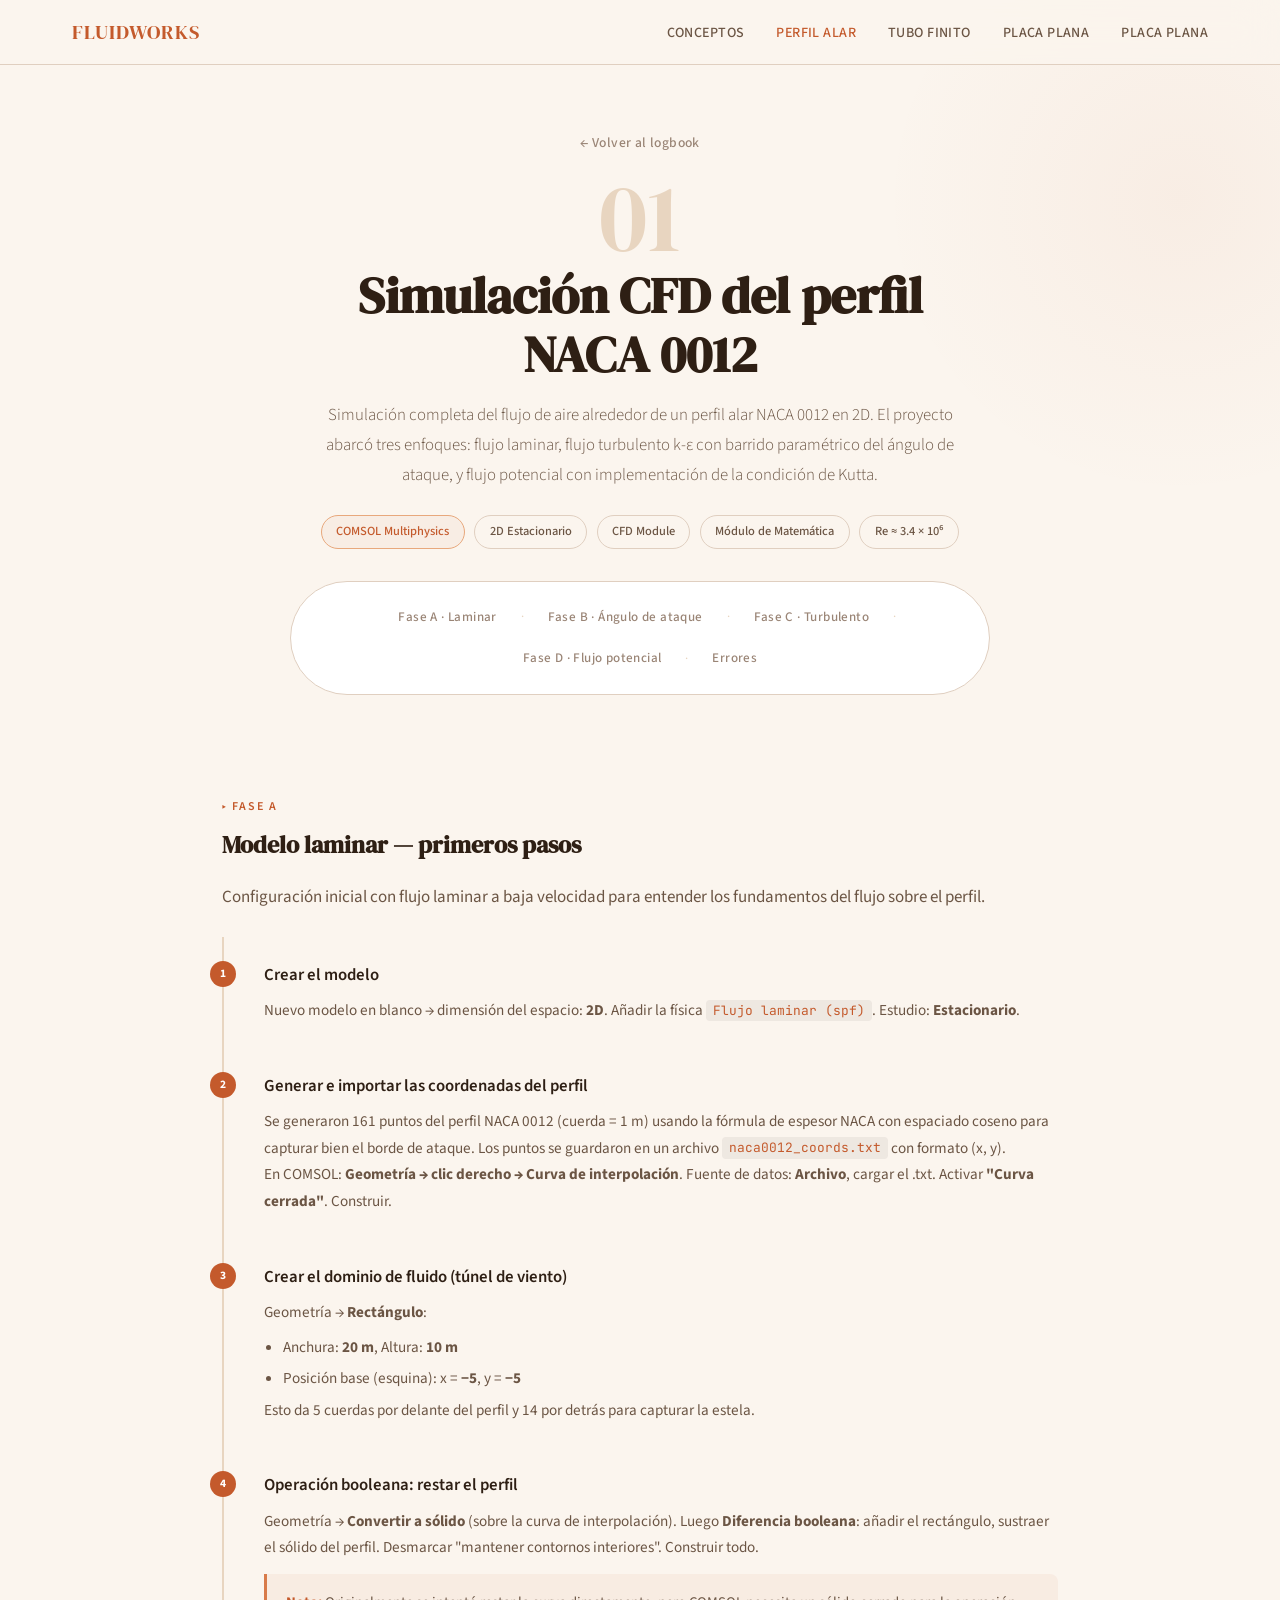
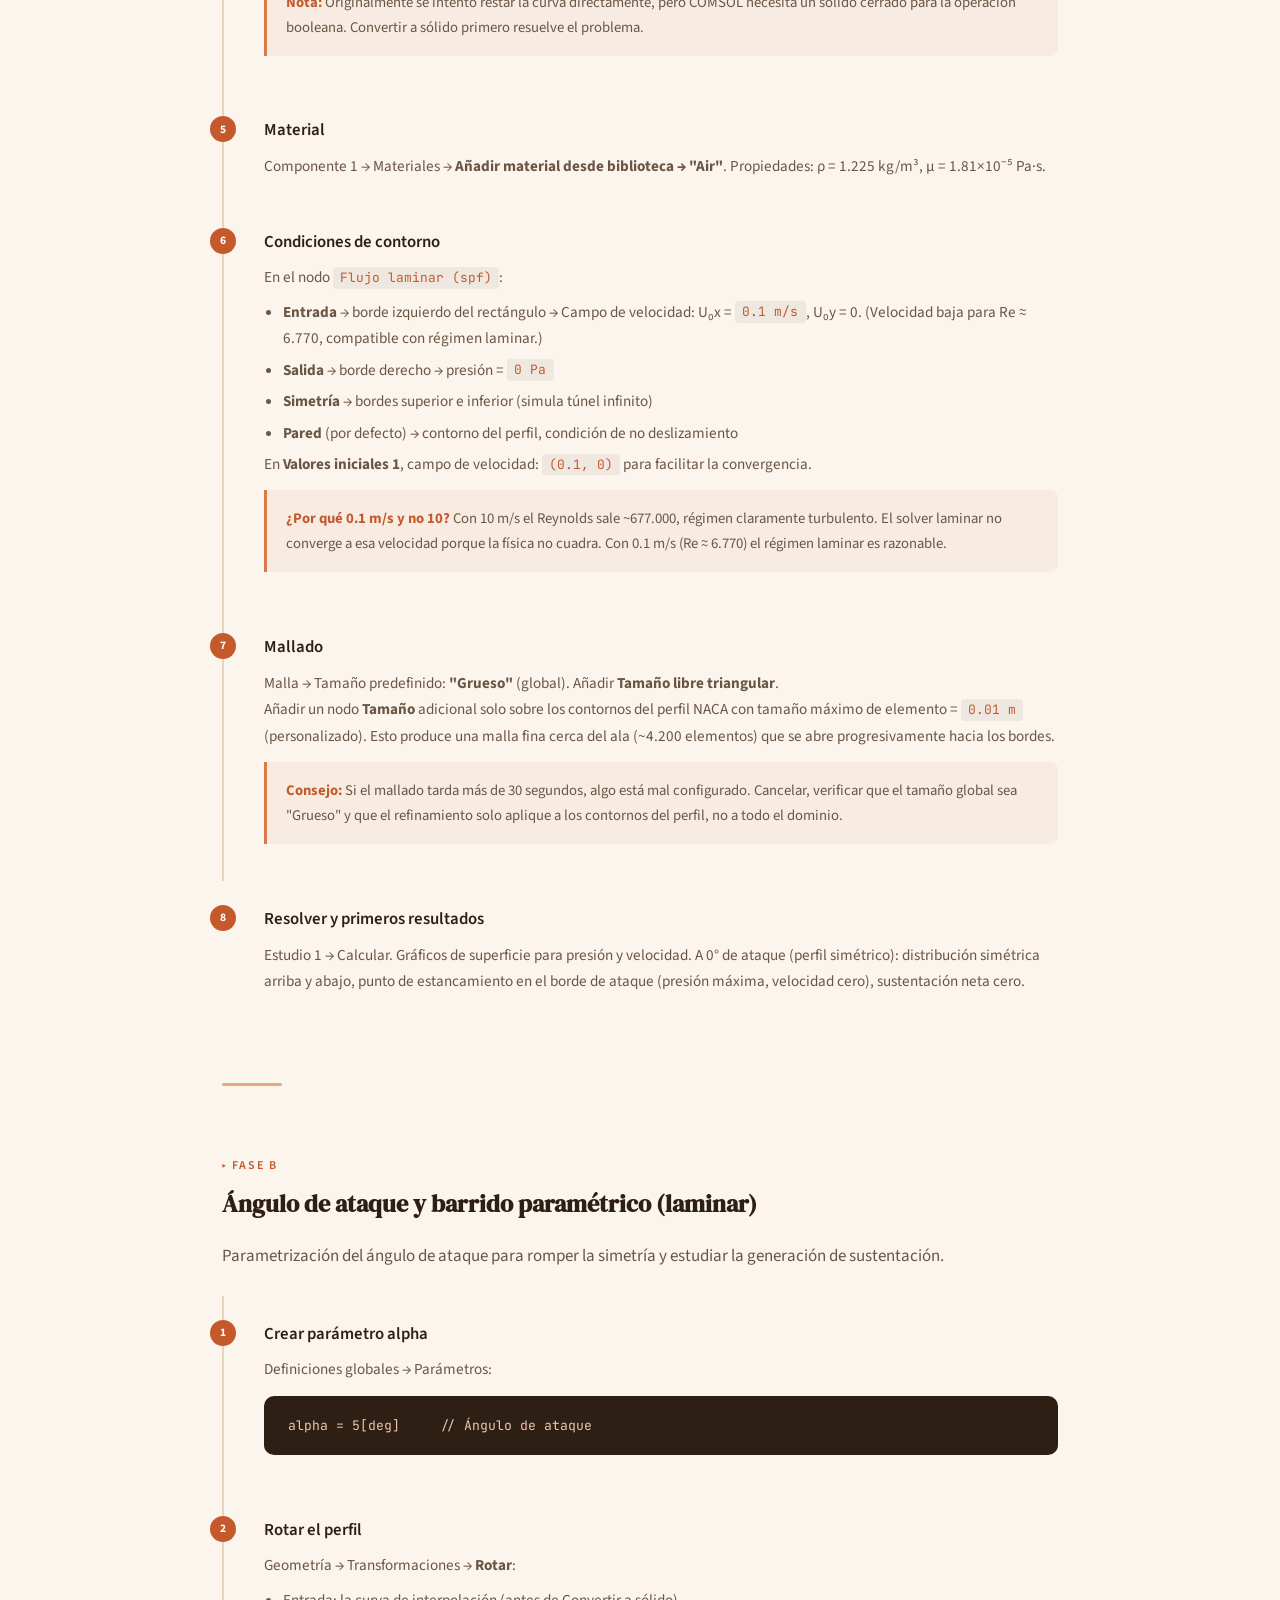
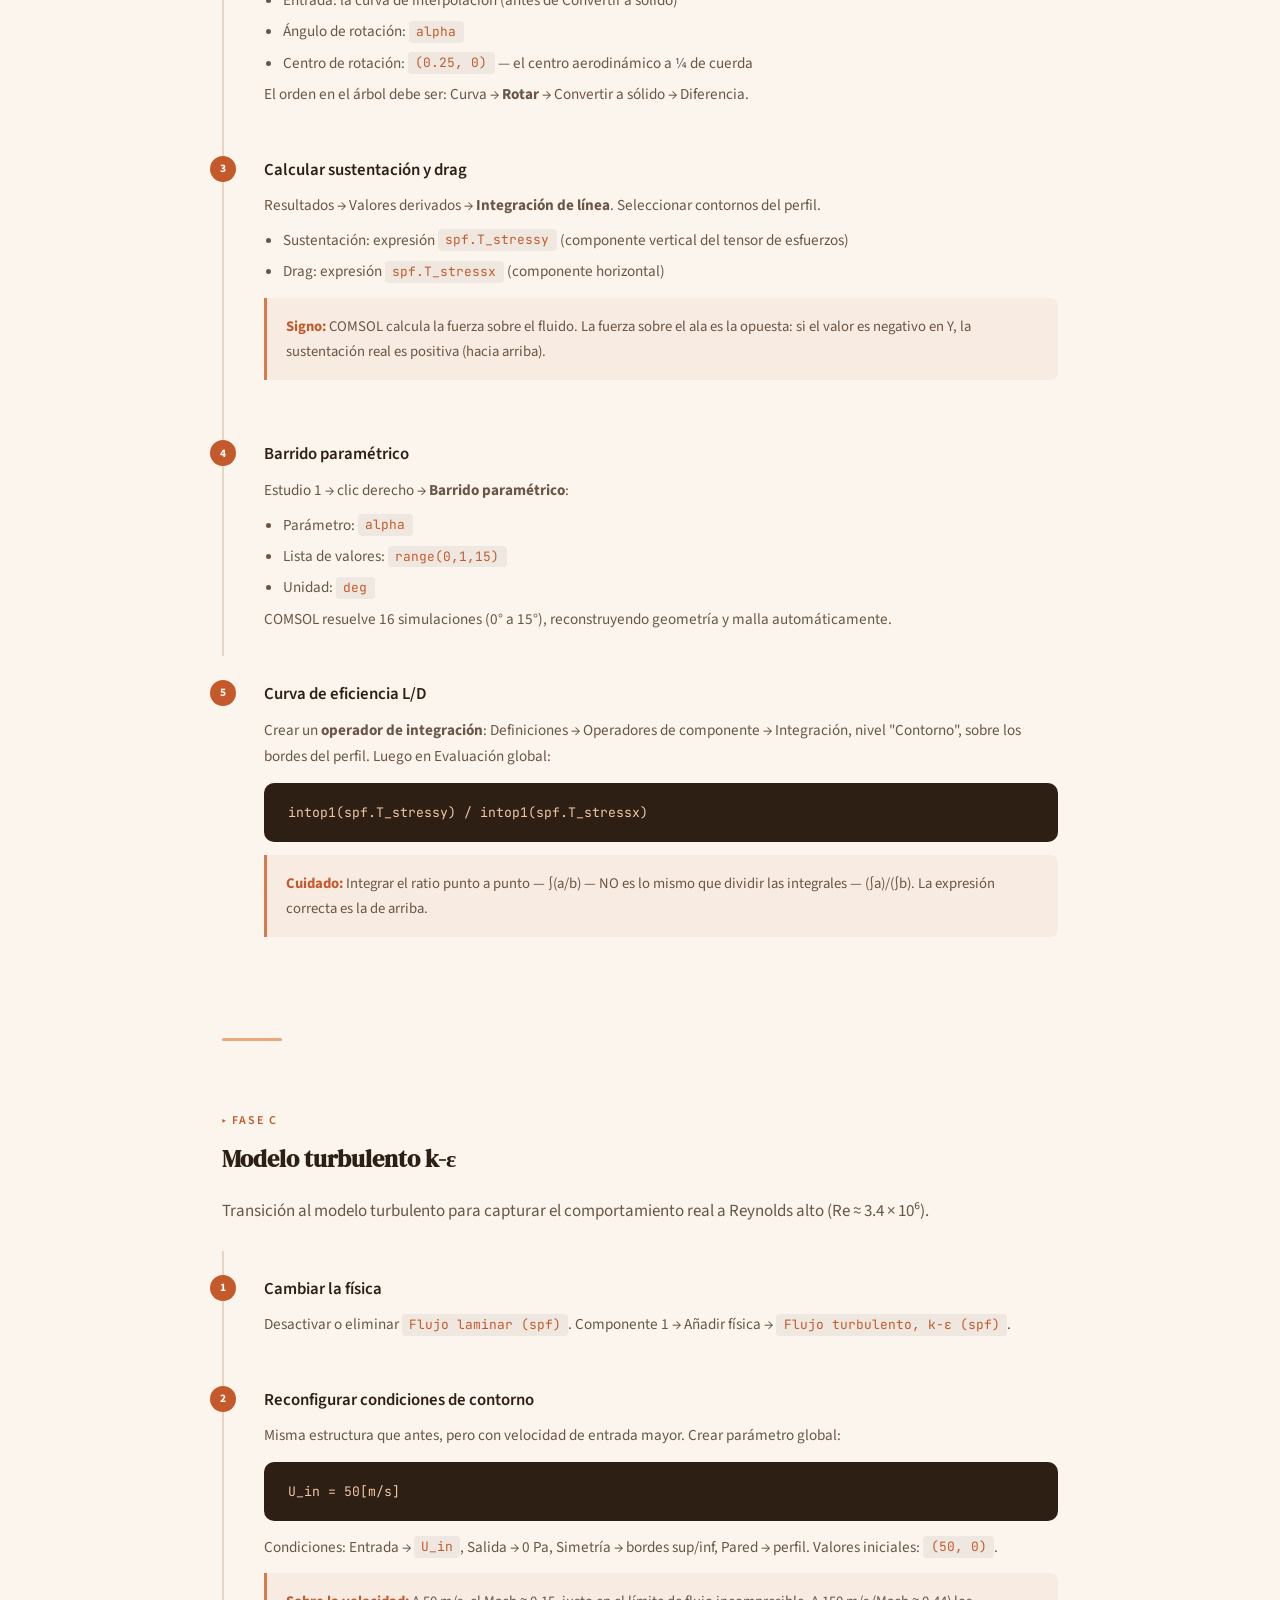
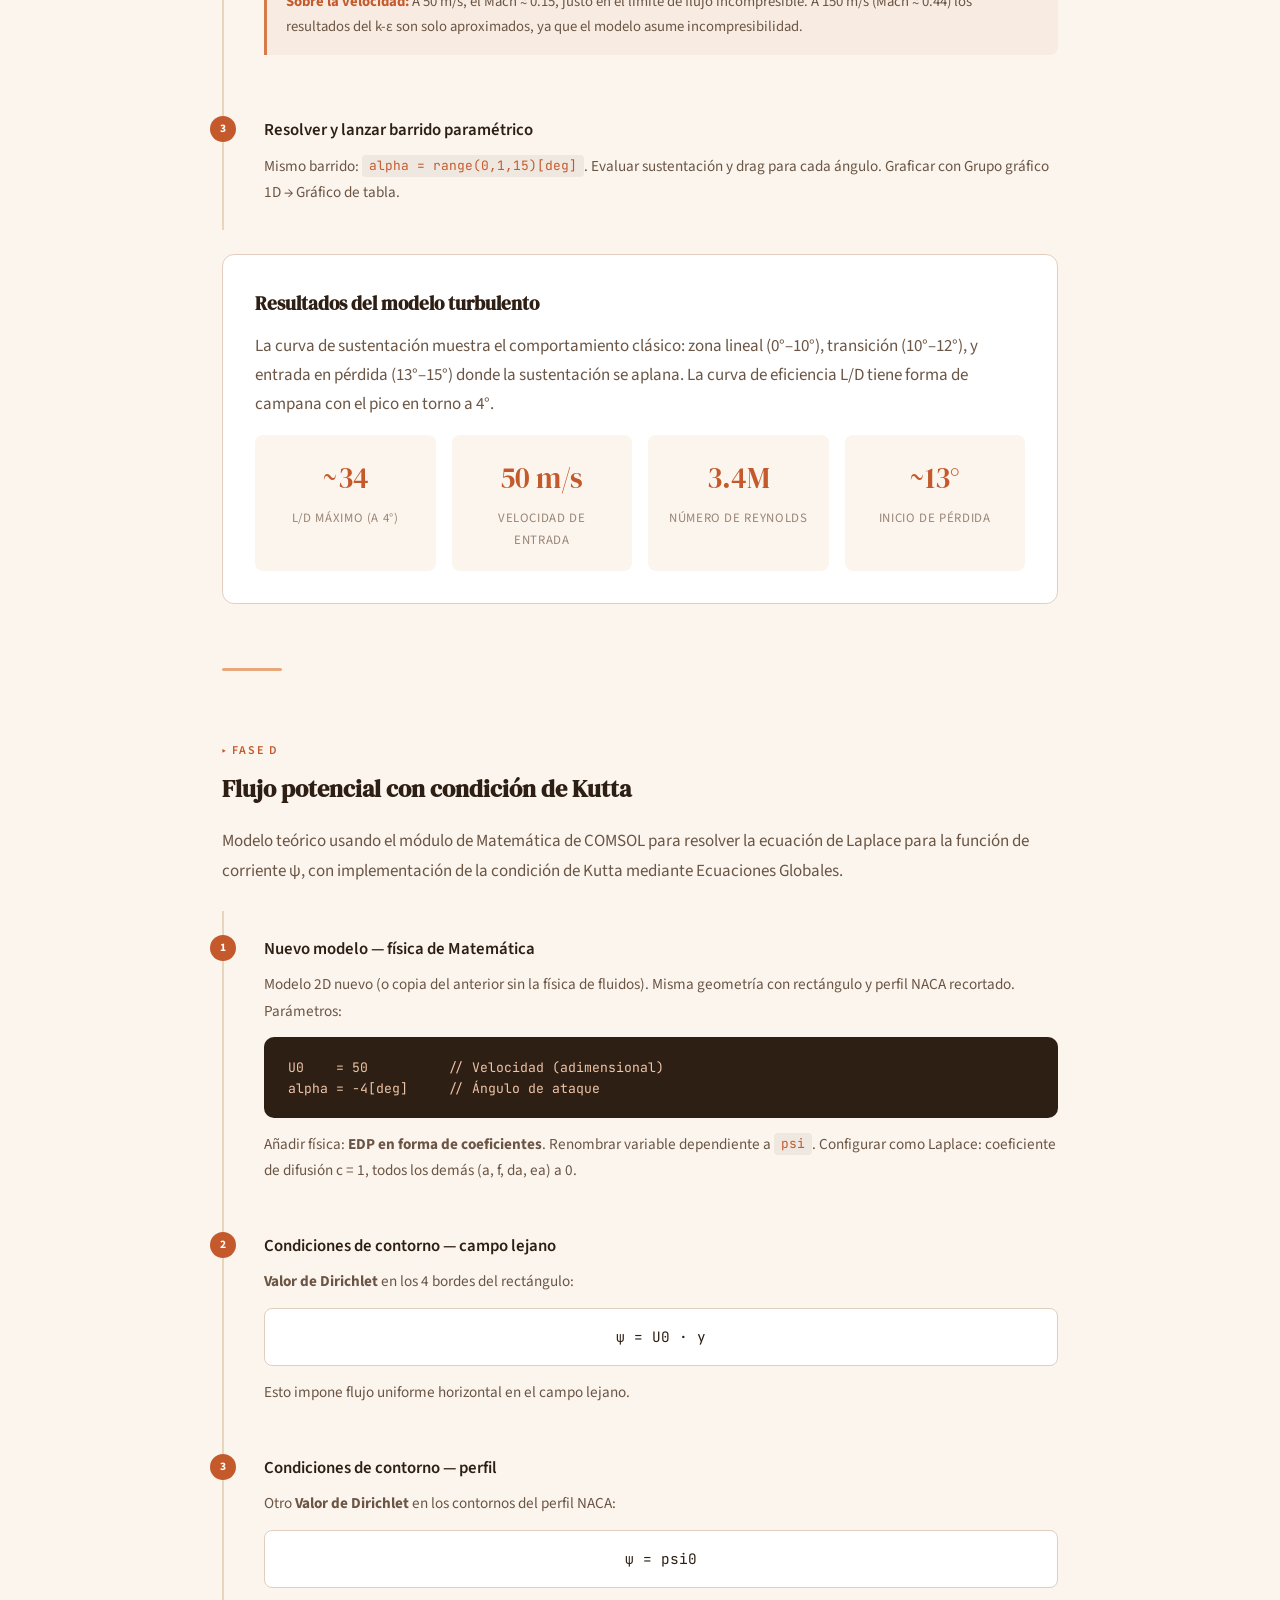
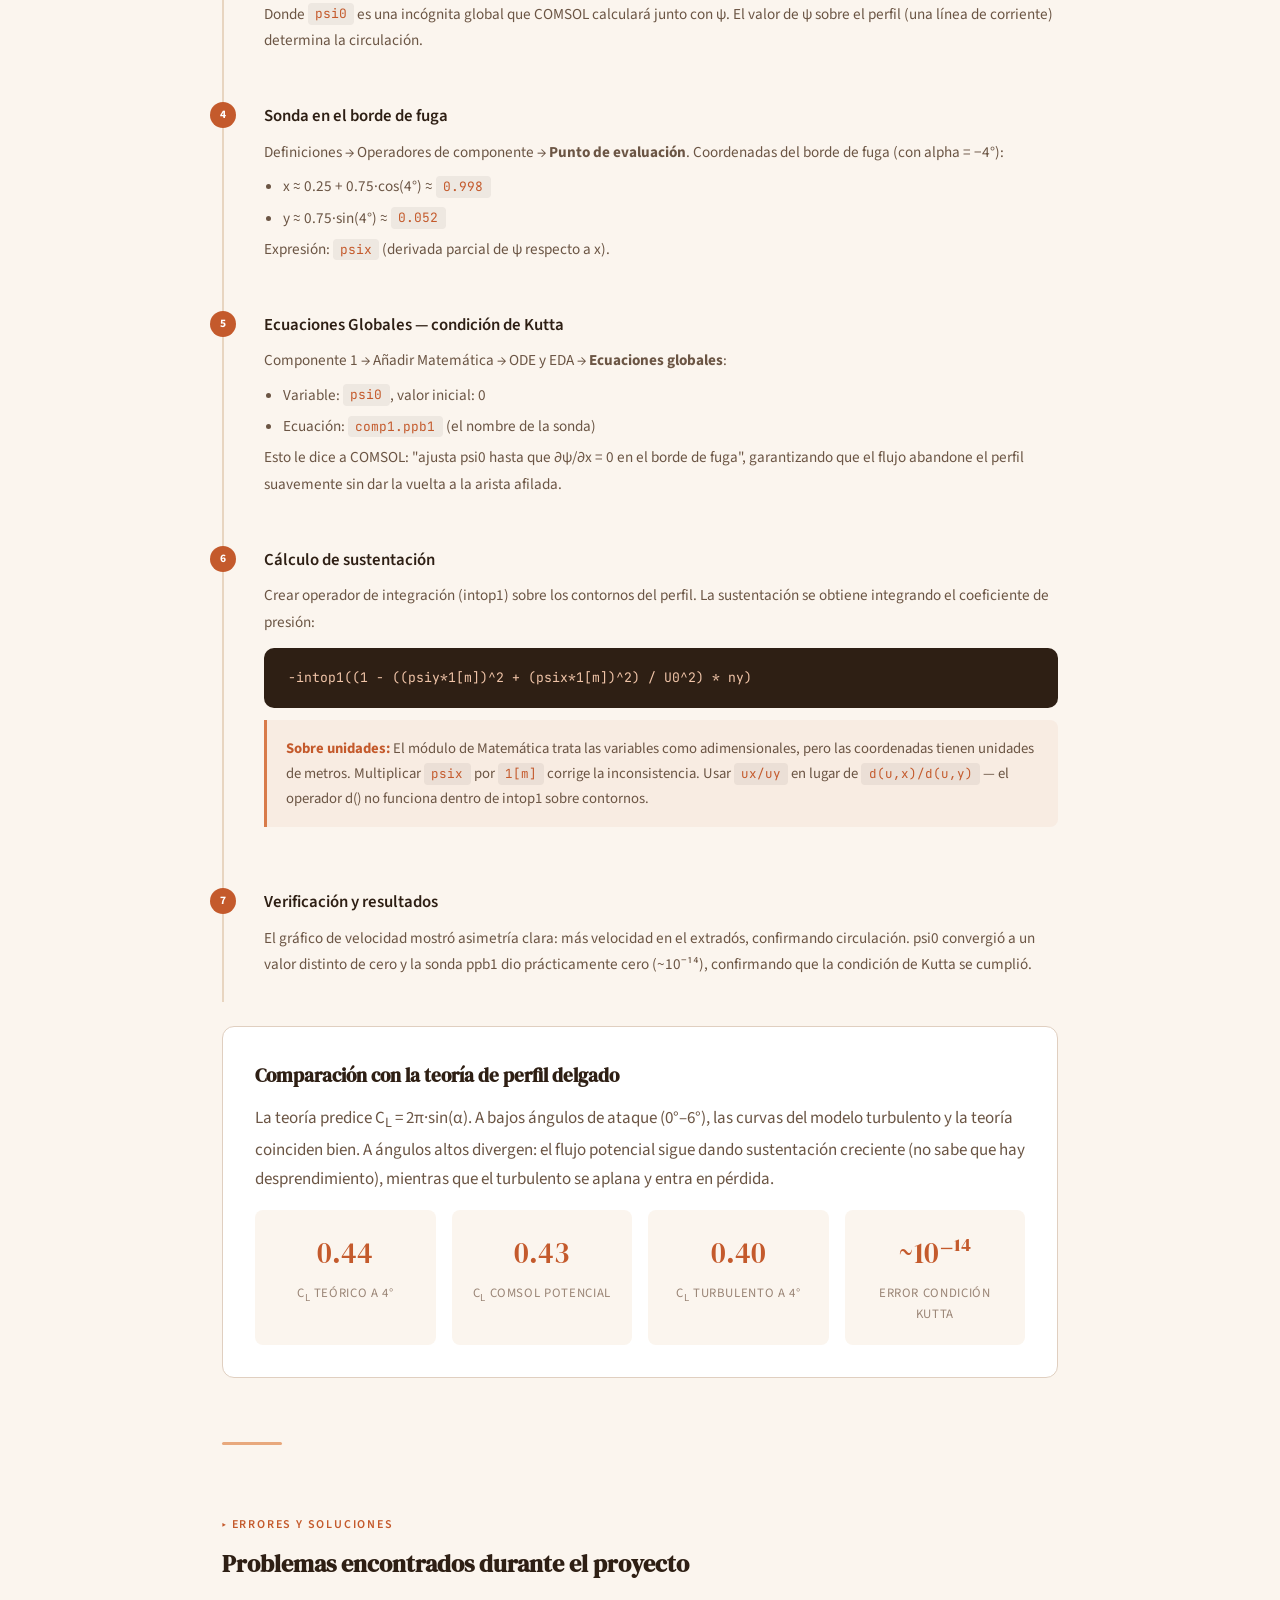
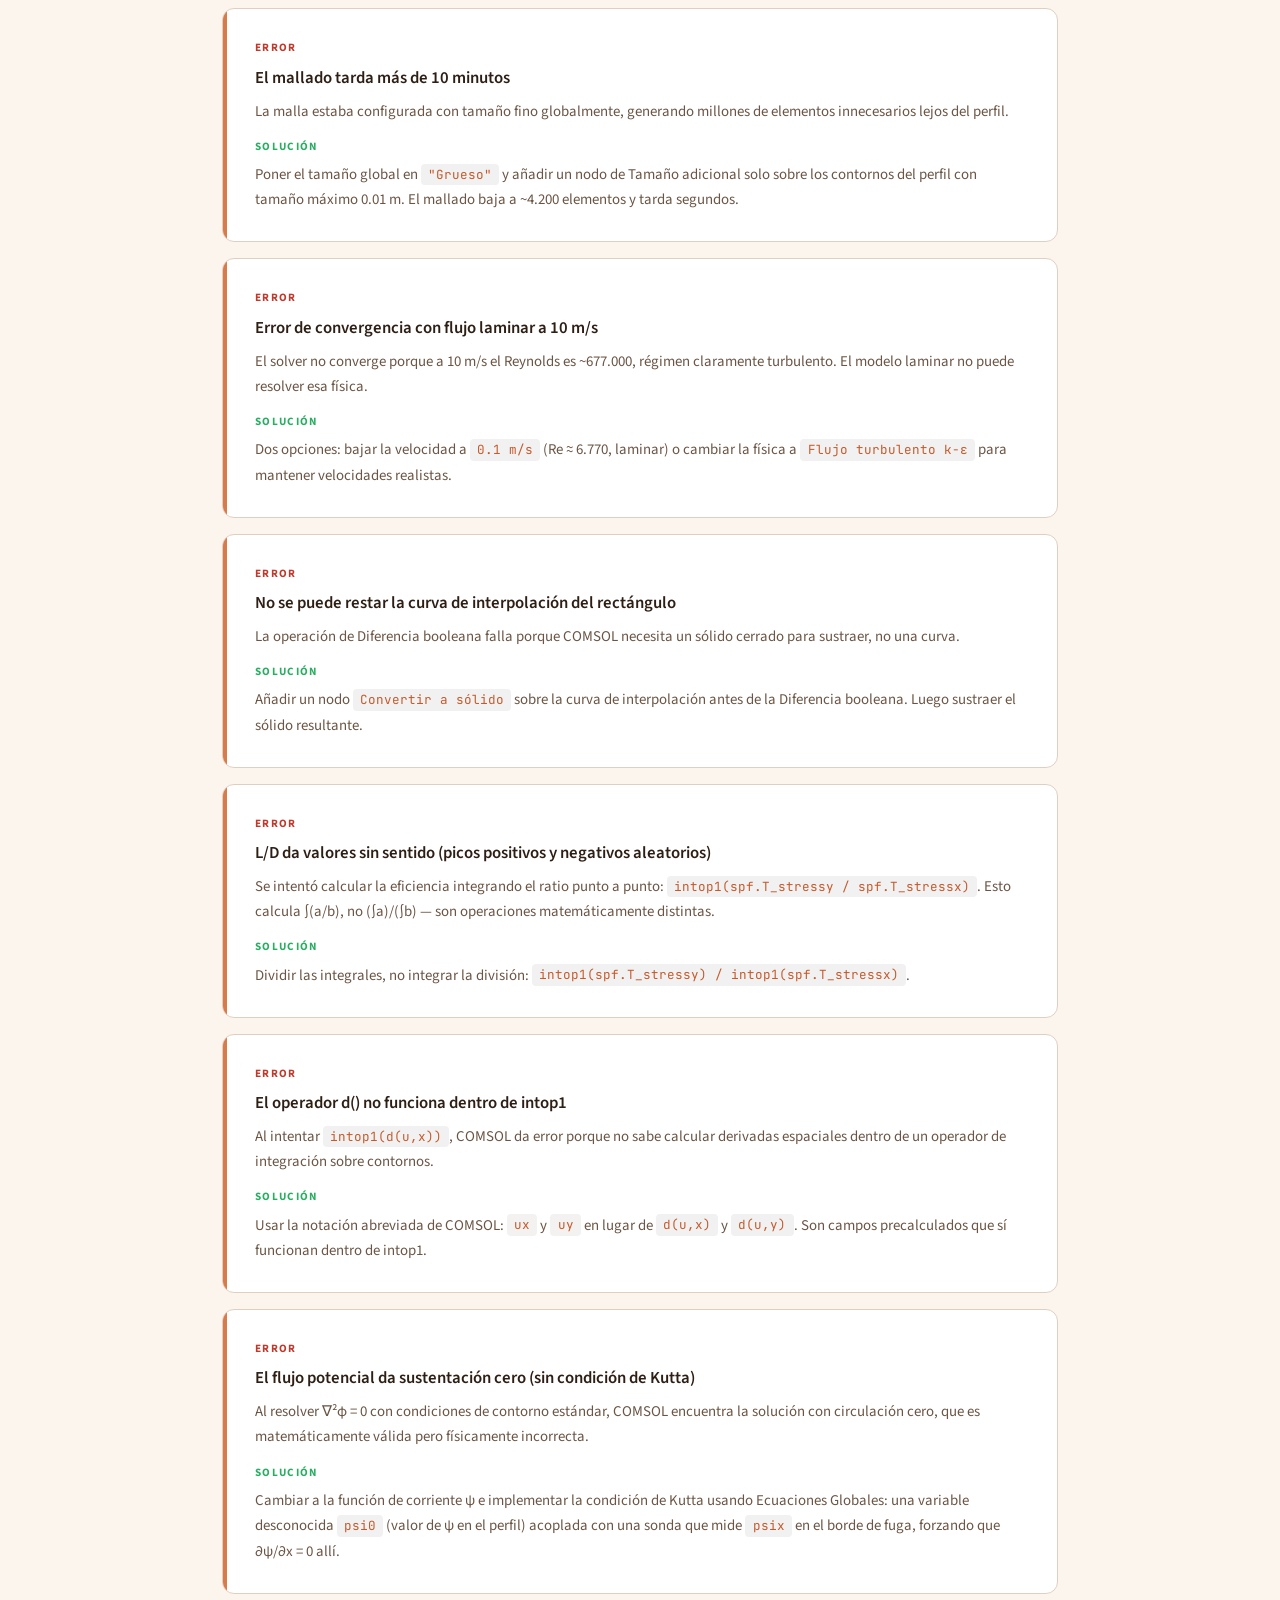
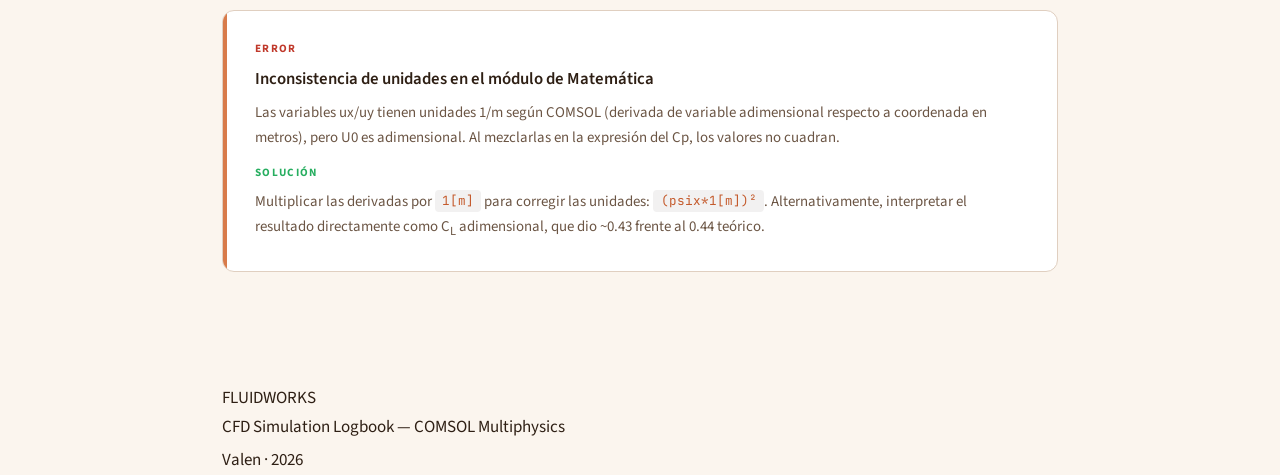
==== project-airfoil.html @ bb62e472 "Add files via upload" ====
<!DOCTYPE html>
<html lang="es">
<head>
<meta charset="UTF-8">
<meta name="viewport" content="width=device-width, initial-scale=1.0">
<title>Perfil NACA 0012 — FLUIDWORKS</title>
<link rel="stylesheet" href="style.css">
<link rel="manifest" href="manifest.json">
<meta name="theme-color" content="#C45A2C">
<link rel="apple-touch-icon" href="icon-192.png">
</head>
<body>

<nav id="navbar">
  <div class="nav-inner">
    <a href="index.html" class="nav-logo">FLUIDWORKS</a>
    <ul class="nav-links">
      <li><a href="index.html#concepts">Conceptos</a></li>
      <li><a href="project-airfoil.html" class="active">Perfil Alar</a></li>
      <li><a href="project-tube.html">Tubo Finito</a></li>
      <li><a href="project-flatplate.html">Placa Plana</a></li>
      <li><a href="project-flatplate.html">Placa Plana</a></li>
    </ul>
  </div>
</nav>

<!-- PROJECT HERO -->
<div class="project-hero">
  <div class="container">
    <a href="index.html" class="back-link">← Volver al logbook</a>
    <div class="pnum">01</div>
    <h1>Simulación CFD del perfil NACA 0012</h1>
    <p class="desc">
      Simulación completa del flujo de aire alrededor de un perfil alar NACA 0012 en 2D. El proyecto abarcó tres enfoques: flujo laminar, flujo turbulento k-ε con barrido paramétrico del ángulo de ataque, y flujo potencial con implementación de la condición de Kutta.
    </p>
    <div class="meta">
      <span class="meta-chip highlight">COMSOL Multiphysics</span>
      <span class="meta-chip">2D Estacionario</span>
      <span class="meta-chip">CFD Module</span>
      <span class="meta-chip">Módulo de Matemática</span>
      <span class="meta-chip">Re ≈ 3.4 × 10⁶</span>
    </div>
    <div class="toc">
      <a href="#phase-a">Fase A · Laminar</a>
      <span class="sep">·</span>
      <a href="#phase-b">Fase B · Ángulo de ataque</a>
      <span class="sep">·</span>
      <a href="#phase-c">Fase C · Turbulento</a>
      <span class="sep">·</span>
      <a href="#phase-d">Fase D · Flujo potencial</a>
      <span class="sep">·</span>
      <a href="#errors">Errores</a>
    </div>
  </div>
</div>

<!-- CONTENT -->
<section style="padding-top: 2rem;">
  <div class="container">

    <!-- ═══ PHASE A: LAMINAR ═══ -->
    <div id="phase-a" class="phase fade-in">
      <div class="phase-label">▸ Fase A</div>
      <h3 class="phase-title">Modelo laminar — primeros pasos</h3>
      <p class="phase-desc">Configuración inicial con flujo laminar a baja velocidad para entender los fundamentos del flujo sobre el perfil.</p>

      <div class="step" data-step="1">
        <h4>Crear el modelo</h4>
        <p>Nuevo modelo en blanco → dimensión del espacio: <strong>2D</strong>. Añadir la física <span class="code-inline">Flujo laminar (spf)</span>. Estudio: <strong>Estacionario</strong>.</p>
      </div>

      <div class="step" data-step="2">
        <h4>Generar e importar las coordenadas del perfil</h4>
        <p>Se generaron 161 puntos del perfil NACA 0012 (cuerda = 1 m) usando la fórmula de espesor NACA con espaciado coseno para capturar bien el borde de ataque. Los puntos se guardaron en un archivo <span class="code-inline">naca0012_coords.txt</span> con formato (x, y).</p>
        <p>En COMSOL: <strong>Geometría → clic derecho → Curva de interpolación</strong>. Fuente de datos: <strong>Archivo</strong>, cargar el .txt. Activar <strong>"Curva cerrada"</strong>. Construir.</p>
      </div>

      <div class="step" data-step="3">
        <h4>Crear el dominio de fluido (túnel de viento)</h4>
        <p>Geometría → <strong>Rectángulo</strong>:</p>
        <ul>
          <li>Anchura: <strong>20 m</strong>, Altura: <strong>10 m</strong></li>
          <li>Posición base (esquina): x = <strong>−5</strong>, y = <strong>−5</strong></li>
        </ul>
        <p>Esto da 5 cuerdas por delante del perfil y 14 por detrás para capturar la estela.</p>
      </div>

      <div class="step" data-step="4">
        <h4>Operación booleana: restar el perfil</h4>
        <p>Geometría → <strong>Convertir a sólido</strong> (sobre la curva de interpolación). Luego <strong>Diferencia booleana</strong>: añadir el rectángulo, sustraer el sólido del perfil. Desmarcar "mantener contornos interiores". Construir todo.</p>
        <div class="note">
          <strong>Nota:</strong> Originalmente se intentó restar la curva directamente, pero COMSOL necesita un sólido cerrado para la operación booleana. Convertir a sólido primero resuelve el problema.
        </div>
      </div>

      <div class="step" data-step="5">
        <h4>Material</h4>
        <p>Componente 1 → Materiales → <strong>Añadir material desde biblioteca → "Air"</strong>. Propiedades: ρ = 1.225 kg/m³, μ = 1.81×10⁻⁵ Pa·s.</p>
      </div>

      <div class="step" data-step="6">
        <h4>Condiciones de contorno</h4>
        <p>En el nodo <span class="code-inline">Flujo laminar (spf)</span>:</p>
        <ul>
          <li><strong>Entrada</strong> → borde izquierdo del rectángulo → Campo de velocidad: U₀x = <span class="code-inline">0.1 m/s</span>, U₀y = 0. (Velocidad baja para Re ≈ 6.770, compatible con régimen laminar.)</li>
          <li><strong>Salida</strong> → borde derecho → presión = <span class="code-inline">0 Pa</span></li>
          <li><strong>Simetría</strong> → bordes superior e inferior (simula túnel infinito)</li>
          <li><strong>Pared</strong> (por defecto) → contorno del perfil, condición de no deslizamiento</li>
        </ul>
        <p>En <strong>Valores iniciales 1</strong>, campo de velocidad: <span class="code-inline">(0.1, 0)</span> para facilitar la convergencia.</p>
        <div class="note">
          <strong>¿Por qué 0.1 m/s y no 10?</strong> Con 10 m/s el Reynolds sale ~677.000, régimen claramente turbulento. El solver laminar no converge a esa velocidad porque la física no cuadra. Con 0.1 m/s (Re ≈ 6.770) el régimen laminar es razonable.
        </div>
      </div>

      <div class="step" data-step="7">
        <h4>Mallado</h4>
        <p>Malla → Tamaño predefinido: <strong>"Grueso"</strong> (global). Añadir <strong>Tamaño libre triangular</strong>.</p>
        <p>Añadir un nodo <strong>Tamaño</strong> adicional solo sobre los contornos del perfil NACA con tamaño máximo de elemento = <span class="code-inline">0.01 m</span> (personalizado). Esto produce una malla fina cerca del ala (~4.200 elementos) que se abre progresivamente hacia los bordes.</p>
        <div class="note">
          <strong>Consejo:</strong> Si el mallado tarda más de 30 segundos, algo está mal configurado. Cancelar, verificar que el tamaño global sea "Grueso" y que el refinamiento solo aplique a los contornos del perfil, no a todo el dominio.
        </div>
      </div>

      <div class="step" data-step="8">
        <h4>Resolver y primeros resultados</h4>
        <p>Estudio 1 → Calcular. Gráficos de superficie para presión y velocidad. A 0° de ataque (perfil simétrico): distribución simétrica arriba y abajo, punto de estancamiento en el borde de ataque (presión máxima, velocidad cero), sustentación neta cero.</p>
      </div>
    </div>

    <div class="divider"></div>

    <!-- ═══ PHASE B: ANGLE OF ATTACK ═══ -->
    <div id="phase-b" style="position:relative;top:-80px;"></div>
    <div class="phase fade-in">
      <div class="phase-label">▸ Fase B</div>
      <h3 class="phase-title">Ángulo de ataque y barrido paramétrico (laminar)</h3>
      <p class="phase-desc">Parametrización del ángulo de ataque para romper la simetría y estudiar la generación de sustentación.</p>

      <div class="step" data-step="1">
        <h4>Crear parámetro alpha</h4>
        <p>Definiciones globales → Parámetros:</p>
        <div class="code-block">alpha = 5[deg]     // Ángulo de ataque</div>
      </div>

      <div class="step" data-step="2">
        <h4>Rotar el perfil</h4>
        <p>Geometría → Transformaciones → <strong>Rotar</strong>:</p>
        <ul>
          <li>Entrada: la curva de interpolación (antes de Convertir a sólido)</li>
          <li>Ángulo de rotación: <span class="code-inline">alpha</span></li>
          <li>Centro de rotación: <span class="code-inline">(0.25, 0)</span> — el centro aerodinámico a ¼ de cuerda</li>
        </ul>
        <p>El orden en el árbol debe ser: Curva → <strong>Rotar</strong> → Convertir a sólido → Diferencia.</p>
      </div>

      <div class="step" data-step="3">
        <h4>Calcular sustentación y drag</h4>
        <p>Resultados → Valores derivados → <strong>Integración de línea</strong>. Seleccionar contornos del perfil.</p>
        <ul>
          <li>Sustentación: expresión <span class="code-inline">spf.T_stressy</span> (componente vertical del tensor de esfuerzos)</li>
          <li>Drag: expresión <span class="code-inline">spf.T_stressx</span> (componente horizontal)</li>
        </ul>
        <div class="note">
          <strong>Signo:</strong> COMSOL calcula la fuerza sobre el fluido. La fuerza sobre el ala es la opuesta: si el valor es negativo en Y, la sustentación real es positiva (hacia arriba).
        </div>
      </div>

      <div class="step" data-step="4">
        <h4>Barrido paramétrico</h4>
        <p>Estudio 1 → clic derecho → <strong>Barrido paramétrico</strong>:</p>
        <ul>
          <li>Parámetro: <span class="code-inline">alpha</span></li>
          <li>Lista de valores: <span class="code-inline">range(0,1,15)</span></li>
          <li>Unidad: <span class="code-inline">deg</span></li>
        </ul>
        <p>COMSOL resuelve 16 simulaciones (0° a 15°), reconstruyendo geometría y malla automáticamente.</p>
      </div>

      <div class="step" data-step="5">
        <h4>Curva de eficiencia L/D</h4>
        <p>Crear un <strong>operador de integración</strong>: Definiciones → Operadores de componente → Integración, nivel "Contorno", sobre los bordes del perfil. Luego en Evaluación global:</p>
        <div class="code-block">intop1(spf.T_stressy) / intop1(spf.T_stressx)</div>
        <div class="note">
          <strong>Cuidado:</strong> Integrar el ratio punto a punto — ∫(a/b) — NO es lo mismo que dividir las integrales — (∫a)/(∫b). La expresión correcta es la de arriba.
        </div>
      </div>
    </div>

    <div class="divider"></div>

    <!-- ═══ PHASE C: TURBULENT ═══ -->
    <div id="phase-c" style="position:relative;top:-80px;"></div>
    <div class="phase fade-in">
      <div class="phase-label">▸ Fase C</div>
      <h3 class="phase-title">Modelo turbulento k-ε</h3>
      <p class="phase-desc">Transición al modelo turbulento para capturar el comportamiento real a Reynolds alto (Re ≈ 3.4 × 10⁶).</p>

      <div class="step" data-step="1">
        <h4>Cambiar la física</h4>
        <p>Desactivar o eliminar <span class="code-inline">Flujo laminar (spf)</span>. Componente 1 → Añadir física → <span class="code-inline">Flujo turbulento, k-ε (spf)</span>.</p>
      </div>

      <div class="step" data-step="2">
        <h4>Reconfigurar condiciones de contorno</h4>
        <p>Misma estructura que antes, pero con velocidad de entrada mayor. Crear parámetro global:</p>
        <div class="code-block">U_in = 50[m/s]</div>
        <p>Condiciones: Entrada → <span class="code-inline">U_in</span>, Salida → 0 Pa, Simetría → bordes sup/inf, Pared → perfil. Valores iniciales: <span class="code-inline">(50, 0)</span>.</p>
        <div class="note">
          <strong>Sobre la velocidad:</strong> A 50 m/s, el Mach ≈ 0.15, justo en el límite de flujo incompresible. A 150 m/s (Mach ≈ 0.44) los resultados del k-ε son solo aproximados, ya que el modelo asume incompresibilidad.
        </div>
      </div>

      <div class="step" data-step="3">
        <h4>Resolver y lanzar barrido paramétrico</h4>
        <p>Mismo barrido: <span class="code-inline">alpha = range(0,1,15)[deg]</span>. Evaluar sustentación y drag para cada ángulo. Graficar con Grupo gráfico 1D → Gráfico de tabla.</p>
      </div>

      <div class="results-card">
        <h4>Resultados del modelo turbulento</h4>
        <p style="color: var(--text-secondary); margin-bottom: 1rem;">La curva de sustentación muestra el comportamiento clásico: zona lineal (0°–10°), transición (10°–12°), y entrada en pérdida (13°–15°) donde la sustentación se aplana. La curva de eficiencia L/D tiene forma de campana con el pico en torno a 4°.</p>
        <div class="results-grid">
          <div class="result-item">
            <div class="value">~34</div>
            <div class="desc">L/D máximo (a 4°)</div>
          </div>
          <div class="result-item">
            <div class="value">50 m/s</div>
            <div class="desc">Velocidad de entrada</div>
          </div>
          <div class="result-item">
            <div class="value">3.4M</div>
            <div class="desc">Número de Reynolds</div>
          </div>
          <div class="result-item">
            <div class="value">~13°</div>
            <div class="desc">Inicio de pérdida</div>
          </div>
        </div>
      </div>
    </div>

    <div class="divider"></div>

    <!-- ═══ PHASE D: POTENTIAL FLOW ═══ -->
    <div id="phase-d" style="position:relative;top:-80px;"></div>
    <div class="phase fade-in">
      <div class="phase-label">▸ Fase D</div>
      <h3 class="phase-title">Flujo potencial con condición de Kutta</h3>
      <p class="phase-desc">Modelo teórico usando el módulo de Matemática de COMSOL para resolver la ecuación de Laplace para la función de corriente ψ, con implementación de la condición de Kutta mediante Ecuaciones Globales.</p>

      <div class="step" data-step="1">
        <h4>Nuevo modelo — física de Matemática</h4>
        <p>Modelo 2D nuevo (o copia del anterior sin la física de fluidos). Misma geometría con rectángulo y perfil NACA recortado. Parámetros:</p>
        <div class="code-block">U0    = 50          // Velocidad (adimensional)
alpha = -4[deg]     // Ángulo de ataque</div>
        <p>Añadir física: <strong>EDP en forma de coeficientes</strong>. Renombrar variable dependiente a <span class="code-inline">psi</span>. Configurar como Laplace: coeficiente de difusión c = 1, todos los demás (a, f, da, ea) a 0.</p>
      </div>

      <div class="step" data-step="2">
        <h4>Condiciones de contorno — campo lejano</h4>
        <p><strong>Valor de Dirichlet</strong> en los 4 bordes del rectángulo:</p>
        <div class="formula">ψ = U0 · y</div>
        <p>Esto impone flujo uniforme horizontal en el campo lejano.</p>
      </div>

      <div class="step" data-step="3">
        <h4>Condiciones de contorno — perfil</h4>
        <p>Otro <strong>Valor de Dirichlet</strong> en los contornos del perfil NACA:</p>
        <div class="formula">ψ = psi0</div>
        <p>Donde <span class="code-inline">psi0</span> es una incógnita global que COMSOL calculará junto con ψ. El valor de ψ sobre el perfil (una línea de corriente) determina la circulación.</p>
      </div>

      <div class="step" data-step="4">
        <h4>Sonda en el borde de fuga</h4>
        <p>Definiciones → Operadores de componente → <strong>Punto de evaluación</strong>. Coordenadas del borde de fuga (con alpha = −4°):</p>
        <ul>
          <li>x ≈ 0.25 + 0.75·cos(4°) ≈ <span class="code-inline">0.998</span></li>
          <li>y ≈ 0.75·sin(4°) ≈ <span class="code-inline">0.052</span></li>
        </ul>
        <p>Expresión: <span class="code-inline">psix</span> (derivada parcial de ψ respecto a x).</p>
      </div>

      <div class="step" data-step="5">
        <h4>Ecuaciones Globales — condición de Kutta</h4>
        <p>Componente 1 → Añadir Matemática → ODE y EDA → <strong>Ecuaciones globales</strong>:</p>
        <ul>
          <li>Variable: <span class="code-inline">psi0</span>, valor inicial: 0</li>
          <li>Ecuación: <span class="code-inline">comp1.ppb1</span> (el nombre de la sonda)</li>
        </ul>
        <p>Esto le dice a COMSOL: "ajusta psi0 hasta que ∂ψ/∂x = 0 en el borde de fuga", garantizando que el flujo abandone el perfil suavemente sin dar la vuelta a la arista afilada.</p>
      </div>

      <div class="step" data-step="6">
        <h4>Cálculo de sustentación</h4>
        <p>Crear operador de integración (intop1) sobre los contornos del perfil. La sustentación se obtiene integrando el coeficiente de presión:</p>
        <div class="code-block">-intop1((1 - ((psiy*1[m])^2 + (psix*1[m])^2) / U0^2) * ny)</div>
        <div class="note">
          <strong>Sobre unidades:</strong> El módulo de Matemática trata las variables como adimensionales, pero las coordenadas tienen unidades de metros. Multiplicar <span class="code-inline">psix</span> por <span class="code-inline">1[m]</span> corrige la inconsistencia. Usar <span class="code-inline">ux/uy</span> en lugar de <span class="code-inline">d(u,x)/d(u,y)</span> — el operador d() no funciona dentro de intop1 sobre contornos.
        </div>
      </div>

      <div class="step" data-step="7">
        <h4>Verificación y resultados</h4>
        <p>El gráfico de velocidad mostró asimetría clara: más velocidad en el extradós, confirmando circulación. psi0 convergió a un valor distinto de cero y la sonda ppb1 dio prácticamente cero (~10⁻¹⁴), confirmando que la condición de Kutta se cumplió.</p>
      </div>

      <div class="results-card">
        <h4>Comparación con la teoría de perfil delgado</h4>
        <p style="color: var(--text-secondary); margin-bottom: 1rem;">La teoría predice C<sub>L</sub> = 2π·sin(α). A bajos ángulos de ataque (0°–6°), las curvas del modelo turbulento y la teoría coinciden bien. A ángulos altos divergen: el flujo potencial sigue dando sustentación creciente (no sabe que hay desprendimiento), mientras que el turbulento se aplana y entra en pérdida.</p>
        <div class="results-grid">
          <div class="result-item">
            <div class="value">0.44</div>
            <div class="desc">C<sub>L</sub> teórico a 4°</div>
          </div>
          <div class="result-item">
            <div class="value">0.43</div>
            <div class="desc">C<sub>L</sub> COMSOL potencial</div>
          </div>
          <div class="result-item">
            <div class="value">0.40</div>
            <div class="desc">C<sub>L</sub> turbulento a 4°</div>
          </div>
          <div class="result-item">
            <div class="value">~10⁻¹⁴</div>
            <div class="desc">Error condición Kutta</div>
          </div>
        </div>
      </div>
    </div>

    <div class="divider"></div>

    <div id="errors" style="position:relative;top:-80px;"></div>
    <!-- ═══ ERRORES Y SOLUCIONES ═══ -->
    <div class="troubleshooting fade-in">
      <div class="phase-label">▸ Errores y soluciones</div>
      <h3 class="troubleshooting-title">Problemas encontrados durante el proyecto</h3>

      <div class="trouble-item">
        <div class="error-label">Error</div>
        <h4>El mallado tarda más de 10 minutos</h4>
        <p>La malla estaba configurada con tamaño fino globalmente, generando millones de elementos innecesarios lejos del perfil.</p>
        <div class="fix-label">Solución</div>
        <p>Poner el tamaño global en <span class="code-inline">"Grueso"</span> y añadir un nodo de Tamaño adicional solo sobre los contornos del perfil con tamaño máximo 0.01 m. El mallado baja a ~4.200 elementos y tarda segundos.</p>
      </div>

      <div class="trouble-item">
        <div class="error-label">Error</div>
        <h4>Error de convergencia con flujo laminar a 10 m/s</h4>
        <p>El solver no converge porque a 10 m/s el Reynolds es ~677.000, régimen claramente turbulento. El modelo laminar no puede resolver esa física.</p>
        <div class="fix-label">Solución</div>
        <p>Dos opciones: bajar la velocidad a <span class="code-inline">0.1 m/s</span> (Re ≈ 6.770, laminar) o cambiar la física a <span class="code-inline">Flujo turbulento k-ε</span> para mantener velocidades realistas.</p>
      </div>

      <div class="trouble-item">
        <div class="error-label">Error</div>
        <h4>No se puede restar la curva de interpolación del rectángulo</h4>
        <p>La operación de Diferencia booleana falla porque COMSOL necesita un sólido cerrado para sustraer, no una curva.</p>
        <div class="fix-label">Solución</div>
        <p>Añadir un nodo <span class="code-inline">Convertir a sólido</span> sobre la curva de interpolación antes de la Diferencia booleana. Luego sustraer el sólido resultante.</p>
      </div>

      <div class="trouble-item">
        <div class="error-label">Error</div>
        <h4>L/D da valores sin sentido (picos positivos y negativos aleatorios)</h4>
        <p>Se intentó calcular la eficiencia integrando el ratio punto a punto: <span class="code-inline">intop1(spf.T_stressy / spf.T_stressx)</span>. Esto calcula ∫(a/b), no (∫a)/(∫b) — son operaciones matemáticamente distintas.</p>
        <div class="fix-label">Solución</div>
        <p>Dividir las integrales, no integrar la división: <span class="code-inline">intop1(spf.T_stressy) / intop1(spf.T_stressx)</span>.</p>
      </div>

      <div class="trouble-item">
        <div class="error-label">Error</div>
        <h4>El operador d() no funciona dentro de intop1</h4>
        <p>Al intentar <span class="code-inline">intop1(d(u,x))</span>, COMSOL da error porque no sabe calcular derivadas espaciales dentro de un operador de integración sobre contornos.</p>
        <div class="fix-label">Solución</div>
        <p>Usar la notación abreviada de COMSOL: <span class="code-inline">ux</span> y <span class="code-inline">uy</span> en lugar de <span class="code-inline">d(u,x)</span> y <span class="code-inline">d(u,y)</span>. Son campos precalculados que sí funcionan dentro de intop1.</p>
      </div>

      <div class="trouble-item">
        <div class="error-label">Error</div>
        <h4>El flujo potencial da sustentación cero (sin condición de Kutta)</h4>
        <p>Al resolver ∇²φ = 0 con condiciones de contorno estándar, COMSOL encuentra la solución con circulación cero, que es matemáticamente válida pero físicamente incorrecta.</p>
        <div class="fix-label">Solución</div>
        <p>Cambiar a la función de corriente ψ e implementar la condición de Kutta usando Ecuaciones Globales: una variable desconocida <span class="code-inline">psi0</span> (valor de ψ en el perfil) acoplada con una sonda que mide <span class="code-inline">psix</span> en el borde de fuga, forzando que ∂ψ/∂x = 0 allí.</p>
      </div>

      <div class="trouble-item">
        <div class="error-label">Error</div>
        <h4>Inconsistencia de unidades en el módulo de Matemática</h4>
        <p>Las variables ux/uy tienen unidades 1/m según COMSOL (derivada de variable adimensional respecto a coordenada en metros), pero U0 es adimensional. Al mezclarlas en la expresión del Cp, los valores no cuadran.</p>
        <div class="fix-label">Solución</div>
        <p>Multiplicar las derivadas por <span class="code-inline">1[m]</span> para corregir las unidades: <span class="code-inline">(psix*1[m])²</span>. Alternativamente, interpretar el resultado directamente como C<sub>L</sub> adimensional, que dio ~0.43 frente al 0.44 teórico.</p>
      </div>

    </div>

  </div>
</section>
  <div class="container">
    <p class="fname">FLUIDWORKS</p>
    <p>CFD Simulation Logbook — COMSOL Multiphysics</p>
    <p style="margin-top: 0.3rem;">Valen · 2026</p>
  </div>
</footer>

<script>
const nav = document.getElementById('navbar');
window.addEventListener('scroll', () => {
  nav.classList.toggle('scrolled', window.scrollY > 50);
});

const observer = new IntersectionObserver((entries) => {
  entries.forEach(entry => {
    if (entry.isIntersecting) entry.target.classList.add('visible');
  });
}, { threshold: 0.08, rootMargin: '0px 0px -40px 0px' });

document.querySelectorAll('.fade-in').forEach(el => observer.observe(el));
</script>

<script>if("serviceWorker" in navigator){navigator.serviceWorker.register("sw.js");}</script>
</body>
</html>
---- style.css ----
@import url('https://fonts.googleapis.com/css2?family=DM+Serif+Display:ital@0;1&family=Source+Sans+3:ital,wght@0,300;0,400;0,500;0,600;0,700;1,400&family=JetBrains+Mono:wght@400;500&display=swap');

:root {
  --orange-deep: #C45A2C;
  --orange-mid: #D87B4A;
  --orange-light: #E8A87C;
  --orange-glow: #F0C4A8;
  --cream: #FBF5EE;
  --cream-dark: #F3E8DA;
  --cream-darker: #E8D5C0;
  --text-primary: #2E1F14;
  --text-secondary: #6B5544;
  --text-muted: #9A8576;
  --code-bg: #2E1F14;
  --code-text: #F0C4A8;
  --border: #E0CFC0;
  --shadow: rgba(46, 31, 20, 0.08);
}

* { margin: 0; padding: 0; box-sizing: border-box; }
html { scroll-behavior: smooth; }

body {
  font-family: 'Source Sans 3', -apple-system, sans-serif;
  background: var(--cream);
  color: var(--text-primary);
  line-height: 1.7;
  font-size: 17px;
  -webkit-font-smoothing: antialiased;
}

::selection {
  background: var(--orange-light);
  color: var(--text-primary);
}

/* ─── NAV ─── */
nav {
  position: fixed;
  top: 0; left: 0; right: 0;
  z-index: 100;
  background: rgba(251, 245, 238, 0.85);
  backdrop-filter: blur(20px);
  border-bottom: 1px solid var(--border);
  transition: box-shadow 0.3s;
}

nav.scrolled { box-shadow: 0 2px 20px var(--shadow); }

.nav-inner {
  max-width: 1200px;
  margin: 0 auto;
  padding: 0 2rem;
  display: flex;
  align-items: center;
  justify-content: space-between;
  height: 64px;
}

.nav-logo {
  font-family: 'DM Serif Display', serif;
  font-size: 1.25rem;
  color: var(--orange-deep);
  text-decoration: none;
  letter-spacing: 0.05em;
}

.nav-links { display: flex; gap: 2rem; list-style: none; }

.nav-links a {
  text-decoration: none;
  color: var(--text-secondary);
  font-size: 0.88rem;
  font-weight: 500;
  letter-spacing: 0.03em;
  transition: color 0.2s;
  text-transform: uppercase;
}

.nav-links a:hover,
.nav-links a.active { color: var(--orange-deep); }

/* ─── HERO ─── */
.hero {
  min-height: 100vh;
  display: flex;
  align-items: center;
  justify-content: center;
  text-align: center;
  padding: 6rem 2rem 4rem;
  position: relative;
  overflow: hidden;
}

.hero::before {
  content: '';
  position: absolute;
  top: -200px; right: -200px;
  width: 700px; height: 700px;
  background: radial-gradient(circle, rgba(196, 90, 44, 0.06) 0%, transparent 70%);
  pointer-events: none;
}

.hero::after {
  content: '';
  position: absolute;
  bottom: -100px; left: -100px;
  width: 500px; height: 500px;
  background: radial-gradient(circle, rgba(216, 123, 74, 0.05) 0%, transparent 70%);
  pointer-events: none;
}

.hero-content { position: relative; z-index: 1; }

.hero-label {
  font-size: 0.8rem;
  font-weight: 600;
  letter-spacing: 0.2em;
  text-transform: uppercase;
  color: var(--orange-deep);
  margin-bottom: 1.5rem;
  display: inline-block;
  padding: 0.4rem 1rem;
  border: 1px solid var(--orange-light);
  border-radius: 100px;
}

.hero h1 {
  font-family: 'DM Serif Display', serif;
  font-size: clamp(3rem, 8vw, 6.5rem);
  line-height: 1.05;
  color: var(--text-primary);
  margin-bottom: 1.5rem;
  letter-spacing: -0.02em;
}

.hero h1 span { color: var(--orange-deep); font-style: italic; }

.hero-sub {
  font-size: 1.15rem;
  color: var(--text-secondary);
  max-width: 600px;
  margin: 0 auto 2.5rem;
  font-weight: 300;
  line-height: 1.8;
}

.hero-meta {
  display: flex;
  gap: 2.5rem;
  justify-content: center;
  flex-wrap: wrap;
}

.hero-meta-item {
  display: flex;
  flex-direction: column;
  align-items: center;
  gap: 0.3rem;
}

.hero-meta-item .number {
  font-family: 'DM Serif Display', serif;
  font-size: 2rem;
  color: var(--orange-deep);
}

.hero-meta-item .label {
  font-size: 0.78rem;
  color: var(--text-muted);
  text-transform: uppercase;
  letter-spacing: 0.1em;
}

.scroll-indicator {
  position: absolute;
  bottom: 2.5rem;
  left: 50%;
  transform: translateX(-50%);
  display: flex;
  flex-direction: column;
  align-items: center;
  gap: 0.5rem;
  color: var(--text-muted);
  font-size: 0.75rem;
  letter-spacing: 0.1em;
  text-transform: uppercase;
  animation: float 2.5s ease-in-out infinite;
}

@keyframes float {
  0%, 100% { transform: translateX(-50%) translateY(0); }
  50% { transform: translateX(-50%) translateY(8px); }
}

.scroll-indicator svg { width: 20px; height: 20px; stroke: var(--text-muted); }

/* ─── LAYOUT ─── */
.container {
  max-width: 900px;
  margin: 0 auto;
  padding: 0 2rem;
}

section { padding: 6rem 0; }

.section-label {
  font-size: 0.75rem;
  font-weight: 600;
  letter-spacing: 0.2em;
  text-transform: uppercase;
  color: var(--orange-deep);
  margin-bottom: 0.8rem;
}

.section-title {
  font-family: 'DM Serif Display', serif;
  font-size: clamp(2rem, 4vw, 3rem);
  line-height: 1.15;
  margin-bottom: 1rem;
  color: var(--text-primary);
}

.section-intro {
  font-size: 1.05rem;
  color: var(--text-secondary);
  max-width: 700px;
  margin-bottom: 3rem;
  font-weight: 300;
  line-height: 1.8;
}

.divider {
  width: 60px;
  height: 3px;
  background: var(--orange-light);
  border-radius: 3px;
  margin: 4rem 0;
}

/* ─── CONCEPT CARDS ─── */
.concepts-grid {
  display: grid;
  grid-template-columns: repeat(auto-fill, minmax(380px, 1fr));
  gap: 1.5rem;
  margin-top: 2rem;
}

.concept-card {
  background: white;
  border: 1px solid var(--border);
  border-radius: 12px;
  padding: 2rem;
  transition: transform 0.25s, box-shadow 0.25s;
}

.concept-card:hover {
  transform: translateY(-3px);
  box-shadow: 0 12px 40px var(--shadow);
}

.concept-card h3 {
  font-family: 'DM Serif Display', serif;
  font-size: 1.3rem;
  margin-bottom: 0.8rem;
  color: var(--text-primary);
}

.concept-card p {
  color: var(--text-secondary);
  font-size: 0.95rem;
  line-height: 1.75;
}

.concept-tag {
  display: inline-block;
  font-size: 0.7rem;
  font-weight: 600;
  letter-spacing: 0.1em;
  text-transform: uppercase;
  color: var(--orange-deep);
  background: rgba(196, 90, 44, 0.08);
  padding: 0.25rem 0.7rem;
  border-radius: 100px;
  margin-bottom: 1rem;
}

/* ─── PROJECT PREVIEW CARDS (index) ─── */
.projects-grid {
  display: grid;
  grid-template-columns: 1fr;
  gap: 1.5rem;
}

.project-preview {
  background: white;
  border: 1px solid var(--border);
  border-radius: 16px;
  padding: 2.5rem 3rem;
  display: flex;
  align-items: flex-start;
  gap: 2.5rem;
  text-decoration: none;
  color: inherit;
  transition: transform 0.3s, box-shadow 0.3s;
  position: relative;
  overflow: hidden;
}

.project-preview:hover {
  transform: translateY(-4px);
  box-shadow: 0 16px 48px var(--shadow);
}

.project-preview::after {
  content: '→';
  position: absolute;
  top: 2.5rem; right: 2.5rem;
  font-size: 1.5rem;
  color: var(--orange-light);
  transition: transform 0.3s, color 0.3s;
}

.project-preview:hover::after {
  transform: translateX(6px);
  color: var(--orange-deep);
}

.project-preview .pnum {
  font-family: 'DM Serif Display', serif;
  font-size: 3.5rem;
  line-height: 1;
  color: var(--cream-darker);
  flex-shrink: 0;
}

.project-preview h3 {
  font-family: 'DM Serif Display', serif;
  font-size: 1.5rem;
  margin-bottom: 0.6rem;
  color: var(--text-primary);
}

.project-preview p {
  color: var(--text-secondary);
  font-size: 0.95rem;
  line-height: 1.7;
  margin-bottom: 1rem;
  max-width: 550px;
}

.project-preview .tags {
  display: flex;
  gap: 0.5rem;
  flex-wrap: wrap;
}

.project-preview .tag {
  font-size: 0.72rem;
  padding: 0.3rem 0.8rem;
  border-radius: 100px;
  border: 1px solid var(--border);
  color: var(--text-muted);
  font-weight: 500;
}

.project-preview .tag.hl {
  border-color: var(--orange-light);
  color: var(--orange-deep);
  background: rgba(196, 90, 44, 0.05);
}

/* ─── PROJECT PAGE HEADER ─── */
.project-hero {
  padding: 8rem 2rem 4rem;
  text-align: center;
  position: relative;
  overflow: hidden;
}

.project-hero::before {
  content: '';
  position: absolute;
  top: -100px; right: -200px;
  width: 600px; height: 600px;
  background: radial-gradient(circle, rgba(196, 90, 44, 0.05) 0%, transparent 70%);
  pointer-events: none;
}

.project-hero .pnum {
  font-family: 'DM Serif Display', serif;
  font-size: 6rem;
  color: var(--cream-darker);
  line-height: 1;
}

.project-hero h1 {
  font-family: 'DM Serif Display', serif;
  font-size: clamp(2rem, 5vw, 3.2rem);
  line-height: 1.15;
  margin-bottom: 1rem;
  max-width: 700px;
  margin-left: auto;
  margin-right: auto;
}

.project-hero .desc {
  font-size: 1.05rem;
  color: var(--text-secondary);
  max-width: 650px;
  margin: 0 auto 1.5rem;
  font-weight: 300;
  line-height: 1.8;
}

.project-hero .meta {
  display: flex;
  gap: 0.6rem;
  justify-content: center;
  flex-wrap: wrap;
}

.meta-chip {
  font-size: 0.78rem;
  padding: 0.35rem 0.9rem;
  border-radius: 100px;
  border: 1px solid var(--border);
  color: var(--text-secondary);
  font-weight: 500;
}

.meta-chip.highlight {
  border-color: var(--orange-light);
  color: var(--orange-deep);
  background: rgba(196, 90, 44, 0.05);
}

/* ─── PHASE ─── */
.phase { margin-bottom: 3rem; }

.phase-label {
  display: inline-flex;
  align-items: center;
  gap: 0.5rem;
  font-size: 0.75rem;
  font-weight: 600;
  letter-spacing: 0.15em;
  text-transform: uppercase;
  color: var(--orange-deep);
  margin-bottom: 0.5rem;
}

.phase-title {
  font-family: 'DM Serif Display', serif;
  font-size: 1.5rem;
  margin-bottom: 1rem;
}

.phase-desc {
  color: var(--text-secondary);
  margin-bottom: 1.5rem;
  line-height: 1.8;
}

/* ─── STEPS ─── */
.step {
  position: relative;
  padding: 1.5rem 0 1.5rem 2.5rem;
  border-left: 2px solid var(--cream-darker);
}

.step::before {
  content: attr(data-step);
  position: absolute;
  left: -14px; top: 1.5rem;
  width: 26px; height: 26px;
  border-radius: 50%;
  background: var(--orange-deep);
  color: white;
  font-size: 0.72rem;
  font-weight: 700;
  display: flex;
  align-items: center;
  justify-content: center;
}

.step:last-child { border-left-color: transparent; }

.step h4 {
  font-size: 1.05rem;
  font-weight: 600;
  margin-bottom: 0.5rem;
  color: var(--text-primary);
}

.step p, .step ul {
  color: var(--text-secondary);
  font-size: 0.95rem;
  line-height: 1.75;
}

.step ul {
  margin-top: 0.5rem;
  padding-left: 1.2rem;
}

.step li { margin-bottom: 0.3rem; }

.code-inline {
  font-family: 'JetBrains Mono', monospace;
  font-size: 0.85em;
  background: rgba(46, 31, 20, 0.06);
  color: var(--orange-deep);
  padding: 0.15rem 0.45rem;
  border-radius: 4px;
}

.code-block {
  font-family: 'JetBrains Mono', monospace;
  font-size: 0.82rem;
  background: var(--code-bg);
  color: var(--code-text);
  padding: 1.2rem 1.5rem;
  border-radius: 10px;
  overflow-x: auto;
  margin: 0.8rem 0;
  line-height: 1.6;
  white-space: pre;
}

.note {
  background: rgba(196, 90, 44, 0.06);
  border-left: 3px solid var(--orange-mid);
  padding: 1rem 1.2rem;
  border-radius: 0 8px 8px 0;
  margin: 0.8rem 0;
  font-size: 0.92rem;
  color: var(--text-secondary);
}

.note strong { color: var(--orange-deep); }

.formula {
  background: white;
  border: 1px solid var(--border);
  padding: 1rem 1.5rem;
  border-radius: 8px;
  margin: 0.8rem 0;
  font-family: 'JetBrains Mono', monospace;
  font-size: 0.9rem;
  color: var(--text-primary);
  text-align: center;
}

/* ─── RESULTS ─── */
.results-card {
  background: white;
  border: 1px solid var(--border);
  border-radius: 12px;
  padding: 2rem;
  margin: 1.5rem 0;
}

.results-card h4 {
  font-family: 'DM Serif Display', serif;
  font-size: 1.2rem;
  margin-bottom: 0.8rem;
}

.results-grid {
  display: grid;
  grid-template-columns: repeat(auto-fit, minmax(180px, 1fr));
  gap: 1rem;
  margin-top: 1rem;
}

.result-item {
  text-align: center;
  padding: 1.2rem;
  background: var(--cream);
  border-radius: 8px;
}

.result-item .value {
  font-family: 'DM Serif Display', serif;
  font-size: 1.8rem;
  color: var(--orange-deep);
}

.result-item .desc {
  font-size: 0.8rem;
  color: var(--text-muted);
  margin-top: 0.3rem;
  text-transform: uppercase;
  letter-spacing: 0.05em;
}

/* ─── COMING SOON ─── */
.coming-soon {
  background: white;
  border: 1px dashed var(--border);
  border-radius: 16px;
  padding: 3rem;
  text-align: center;
}

.coming-soon h3 {
  font-family: 'DM Serif Display', serif;
  font-size: 1.5rem;
  margin-bottom: 0.5rem;
}

.coming-soon p {
  color: var(--text-muted);
  font-size: 0.95rem;
}

.badge-wip {
  display: inline-block;
  font-size: 0.7rem;
  font-weight: 700;
  letter-spacing: 0.12em;
  text-transform: uppercase;
  color: white;
  background: var(--orange-mid);
  padding: 0.3rem 0.8rem;
  border-radius: 100px;
  margin-bottom: 1rem;
}

/* ─── BACK LINK ─── */
.back-link {
  display: inline-flex;
  align-items: center;
  gap: 0.5rem;
  text-decoration: none;
  color: var(--text-muted);
  font-size: 0.85rem;
  font-weight: 500;
  letter-spacing: 0.03em;
  margin-bottom: 1rem;
  transition: color 0.2s;
}

.back-link:hover { color: var(--orange-deep); }

/* ─── TABLE OF CONTENTS ─── */
.toc {
  display: flex;
  gap: 0.6rem;
  flex-wrap: wrap;
  justify-content: center;
  margin-top: 2rem;
  padding: 1.2rem 1.5rem;
  background: white;
  border: 1px solid var(--border);
  border-radius: 100px;
  max-width: 700px;
  margin-left: auto;
  margin-right: auto;
}

.toc a {
  text-decoration: none;
  font-size: 0.82rem;
  font-weight: 500;
  letter-spacing: 0.03em;
  color: var(--text-muted);
  padding: 0.3rem 0.9rem;
  border-radius: 100px;
  transition: color 0.2s, background 0.2s;
}

.toc a:hover {
  color: var(--orange-deep);
  background: rgba(196, 90, 44, 0.06);
}

.toc .sep {
  color: var(--cream-darker);
  font-size: 0.8rem;
  display: flex;
  align-items: center;
}

/* ─── ABOUT BLOCK ─── */
.about-block {
  max-width: 700px;
}

.about-text {
  color: var(--text-secondary);
  font-size: 1.05rem;
  line-height: 1.85;
  margin-bottom: 1rem;
  font-weight: 300;
}

.about-text em {
  color: var(--text-primary);
  font-weight: 400;
}

.about-signature {
  font-family: 'DM Serif Display', serif;
  font-style: italic;
  color: var(--orange-deep);
  font-size: 1.05rem;
  margin-top: 1.5rem;
}

/* ─── TROUBLESHOOTING ─── */
.troubleshooting {
  margin-top: 2rem;
}

.troubleshooting-title {
  font-family: 'DM Serif Display', serif;
  font-size: 1.5rem;
  margin-bottom: 1.5rem;
  color: var(--text-primary);
}

.trouble-item {
  background: white;
  border: 1px solid var(--border);
  border-radius: 12px;
  padding: 1.8rem 2rem;
  margin-bottom: 1rem;
  position: relative;
  overflow: hidden;
}

.trouble-item::before {
  content: '';
  position: absolute;
  top: 0;
  left: 0;
  width: 4px;
  height: 100%;
  background: var(--orange-mid);
  border-radius: 4px 0 0 4px;
}

.trouble-item .error-label {
  font-size: 0.7rem;
  font-weight: 700;
  letter-spacing: 0.12em;
  text-transform: uppercase;
  color: #c0392b;
  margin-bottom: 0.4rem;
}

.trouble-item .fix-label {
  font-size: 0.7rem;
  font-weight: 700;
  letter-spacing: 0.12em;
  text-transform: uppercase;
  color: #27ae60;
  margin-top: 0.8rem;
  margin-bottom: 0.4rem;
}

.trouble-item h4 {
  font-size: 1.05rem;
  font-weight: 600;
  color: var(--text-primary);
  margin-bottom: 0.4rem;
}

.trouble-item p {
  color: var(--text-secondary);
  font-size: 0.93rem;
  line-height: 1.7;
}

/* ─── FOOTER ─── */
footer {
  border-top: 1px solid var(--border);
  padding: 3rem 0;
  text-align: center;
  color: var(--text-muted);
  font-size: 0.85rem;
}

footer .fname {
  font-family: 'DM Serif Display', serif;
  font-size: 1.1rem;
  color: var(--text-primary);
  margin-bottom: 0.5rem;
}

footer span { color: var(--orange-deep); }

/* ─── RESPONSIVE ─── */
@media (max-width: 768px) {
  .nav-links { display: none; }
  .concepts-grid { grid-template-columns: 1fr; }
  .project-preview { flex-direction: column; gap: 1rem; padding: 2rem; }
  .project-preview .pnum { font-size: 2.5rem; }
  .hero-meta { gap: 1.5rem; }
}

/* ─── ANIMATIONS ─── */
.fade-in {
  opacity: 0;
  transform: translateY(24px);
  transition: opacity 0.7s ease, transform 0.7s ease;
}

.fade-in.visible {
  opacity: 1;
  transform: translateY(0);
}
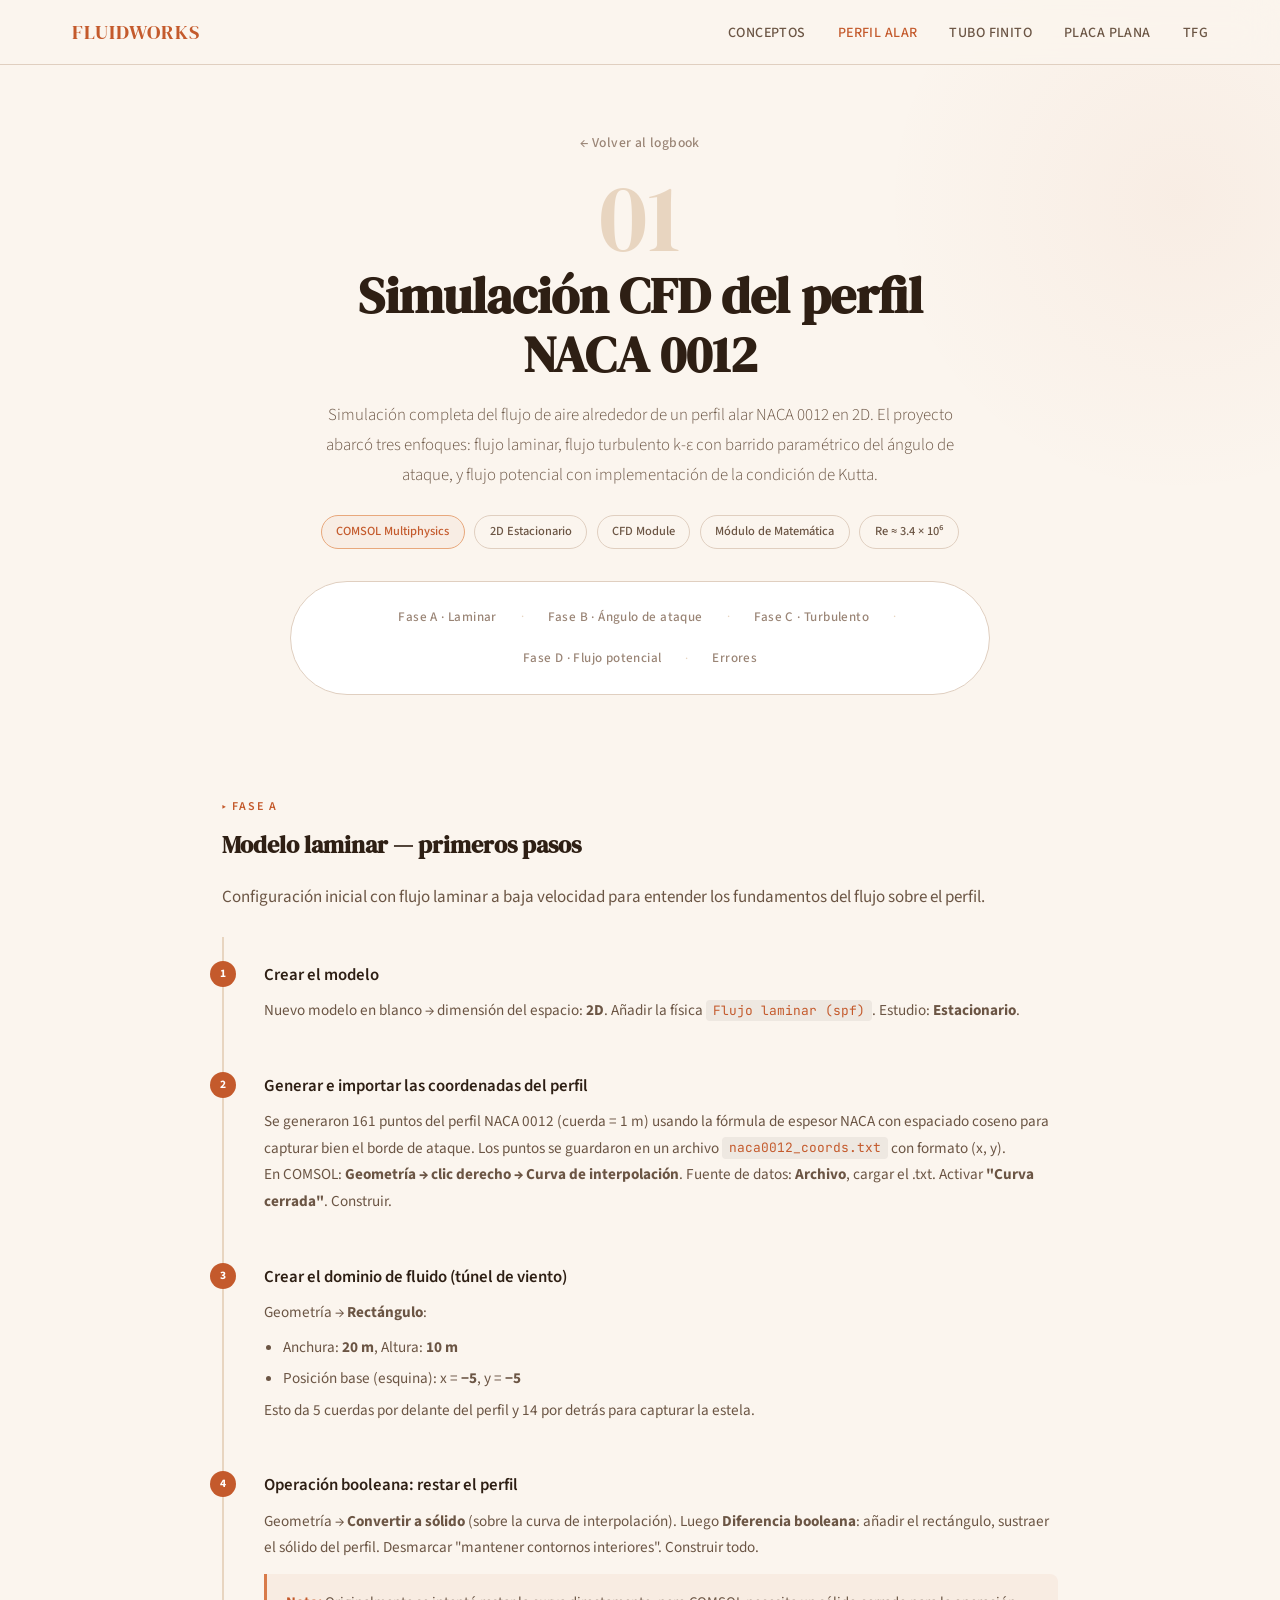
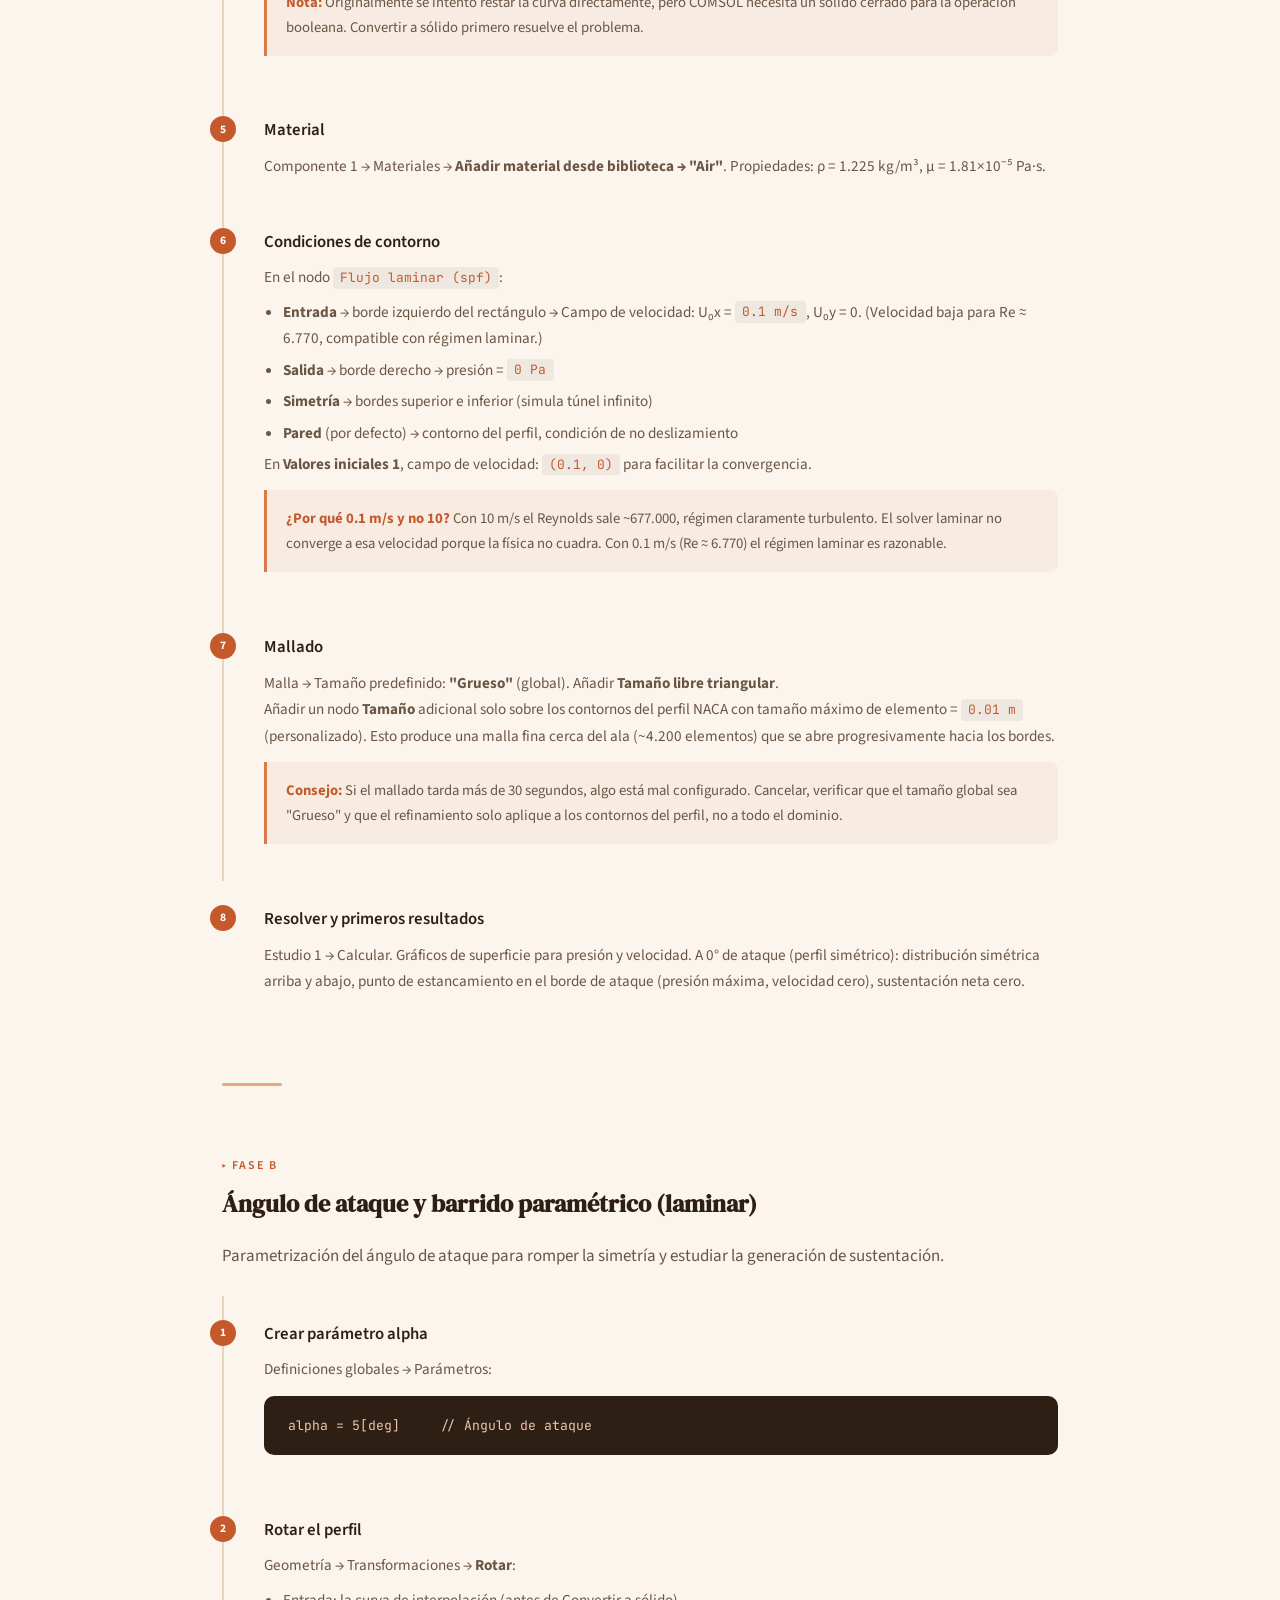
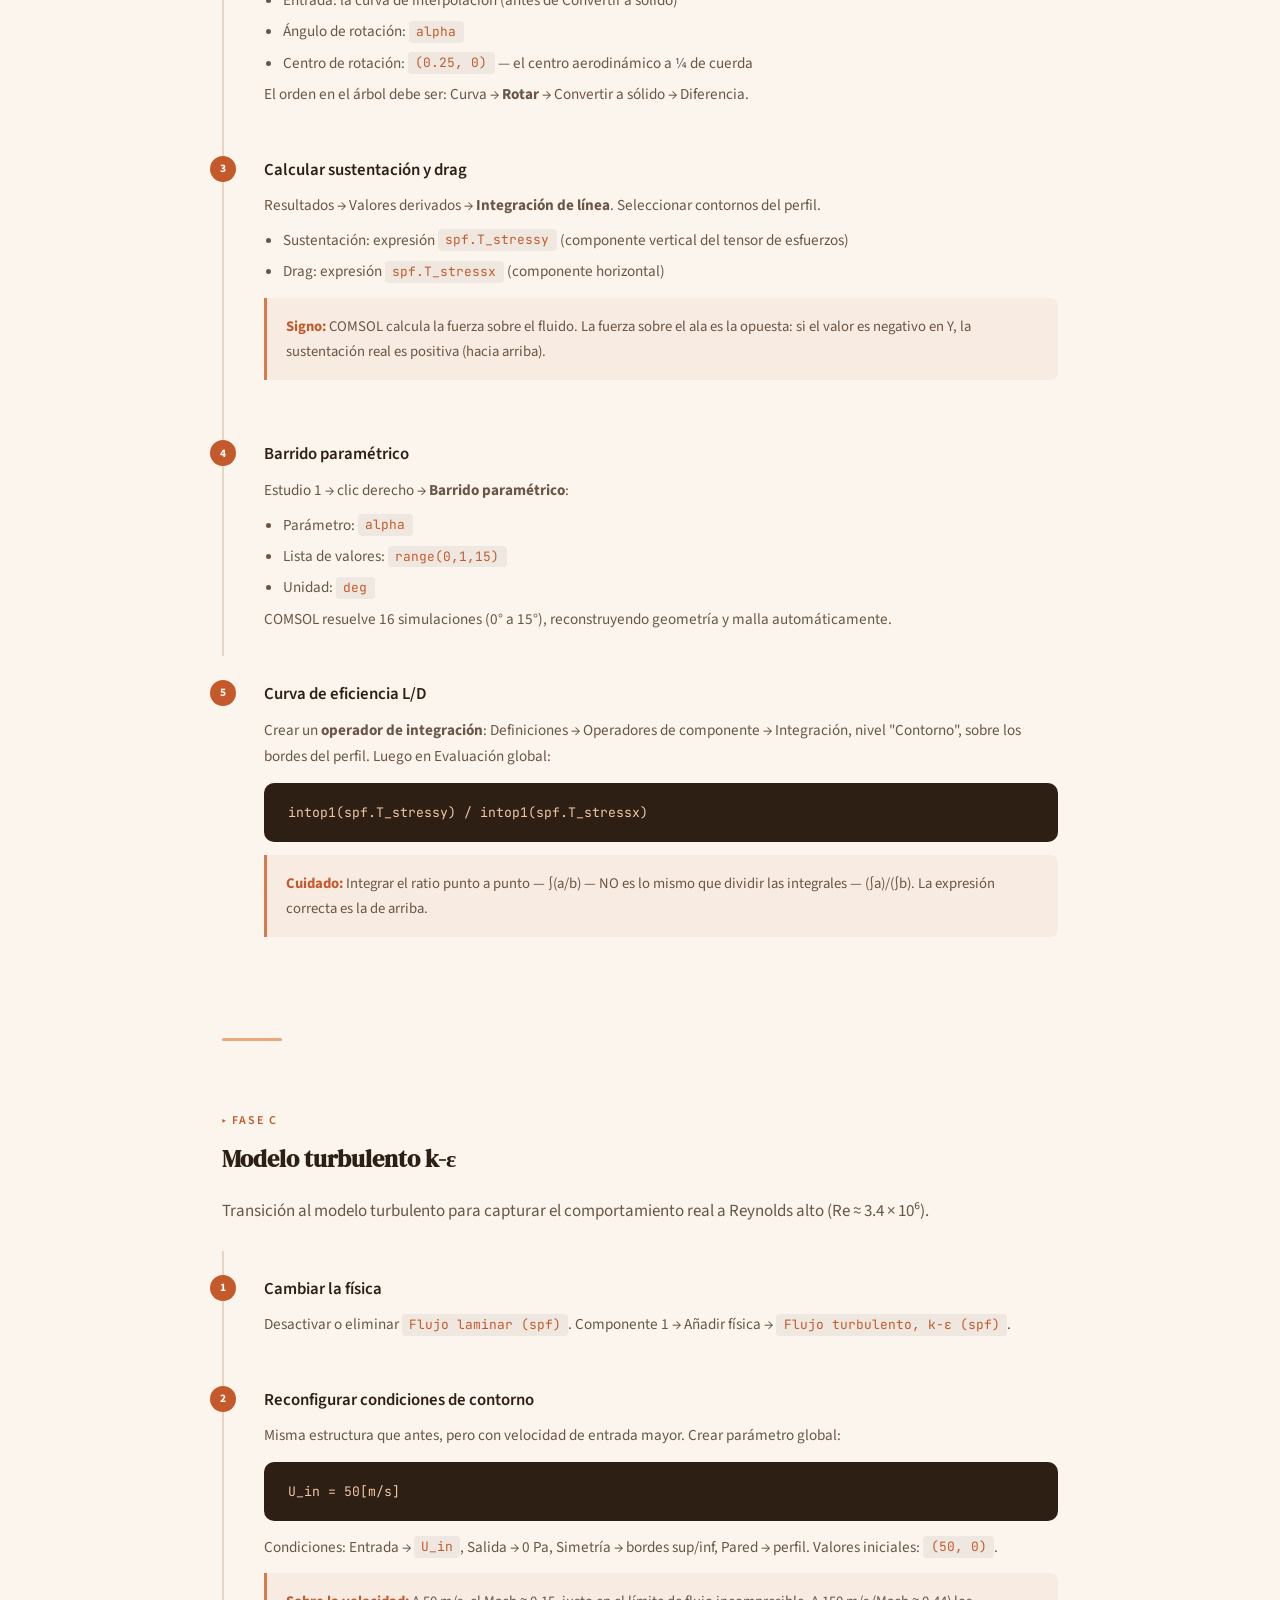
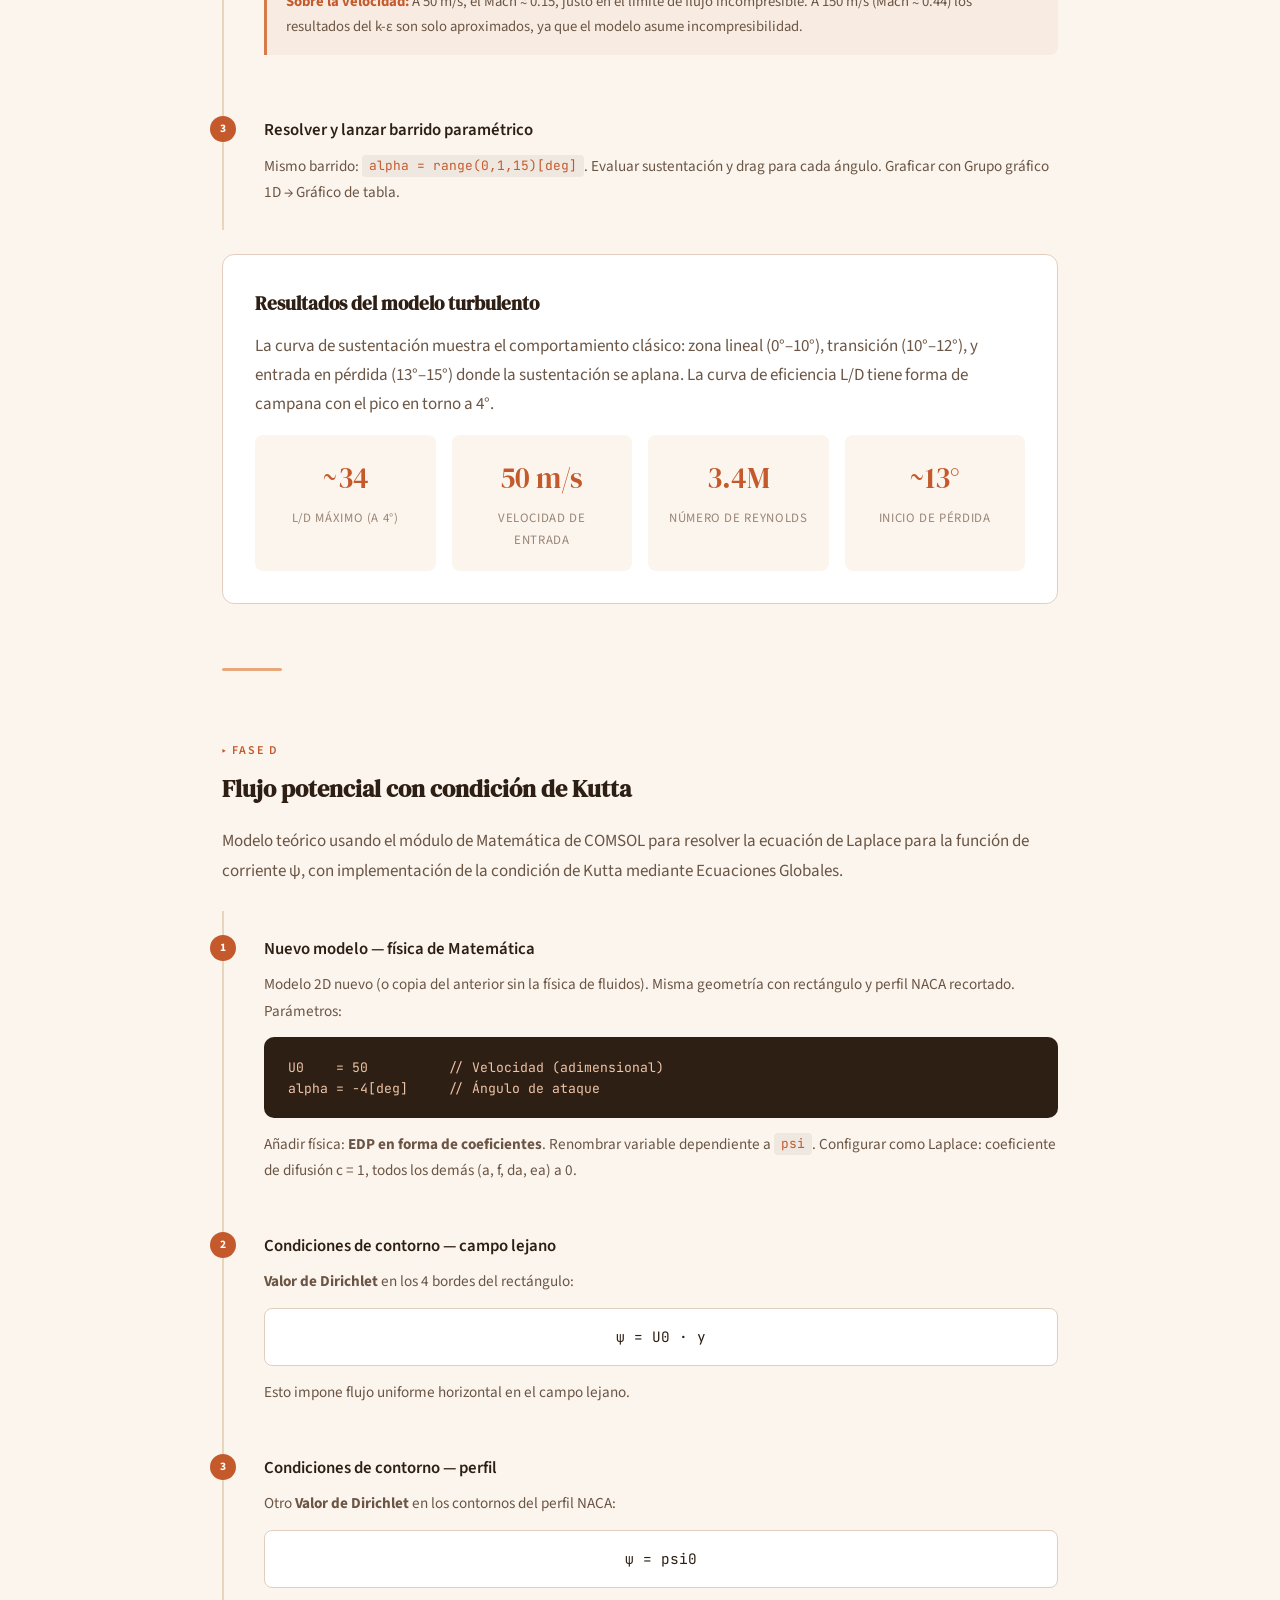
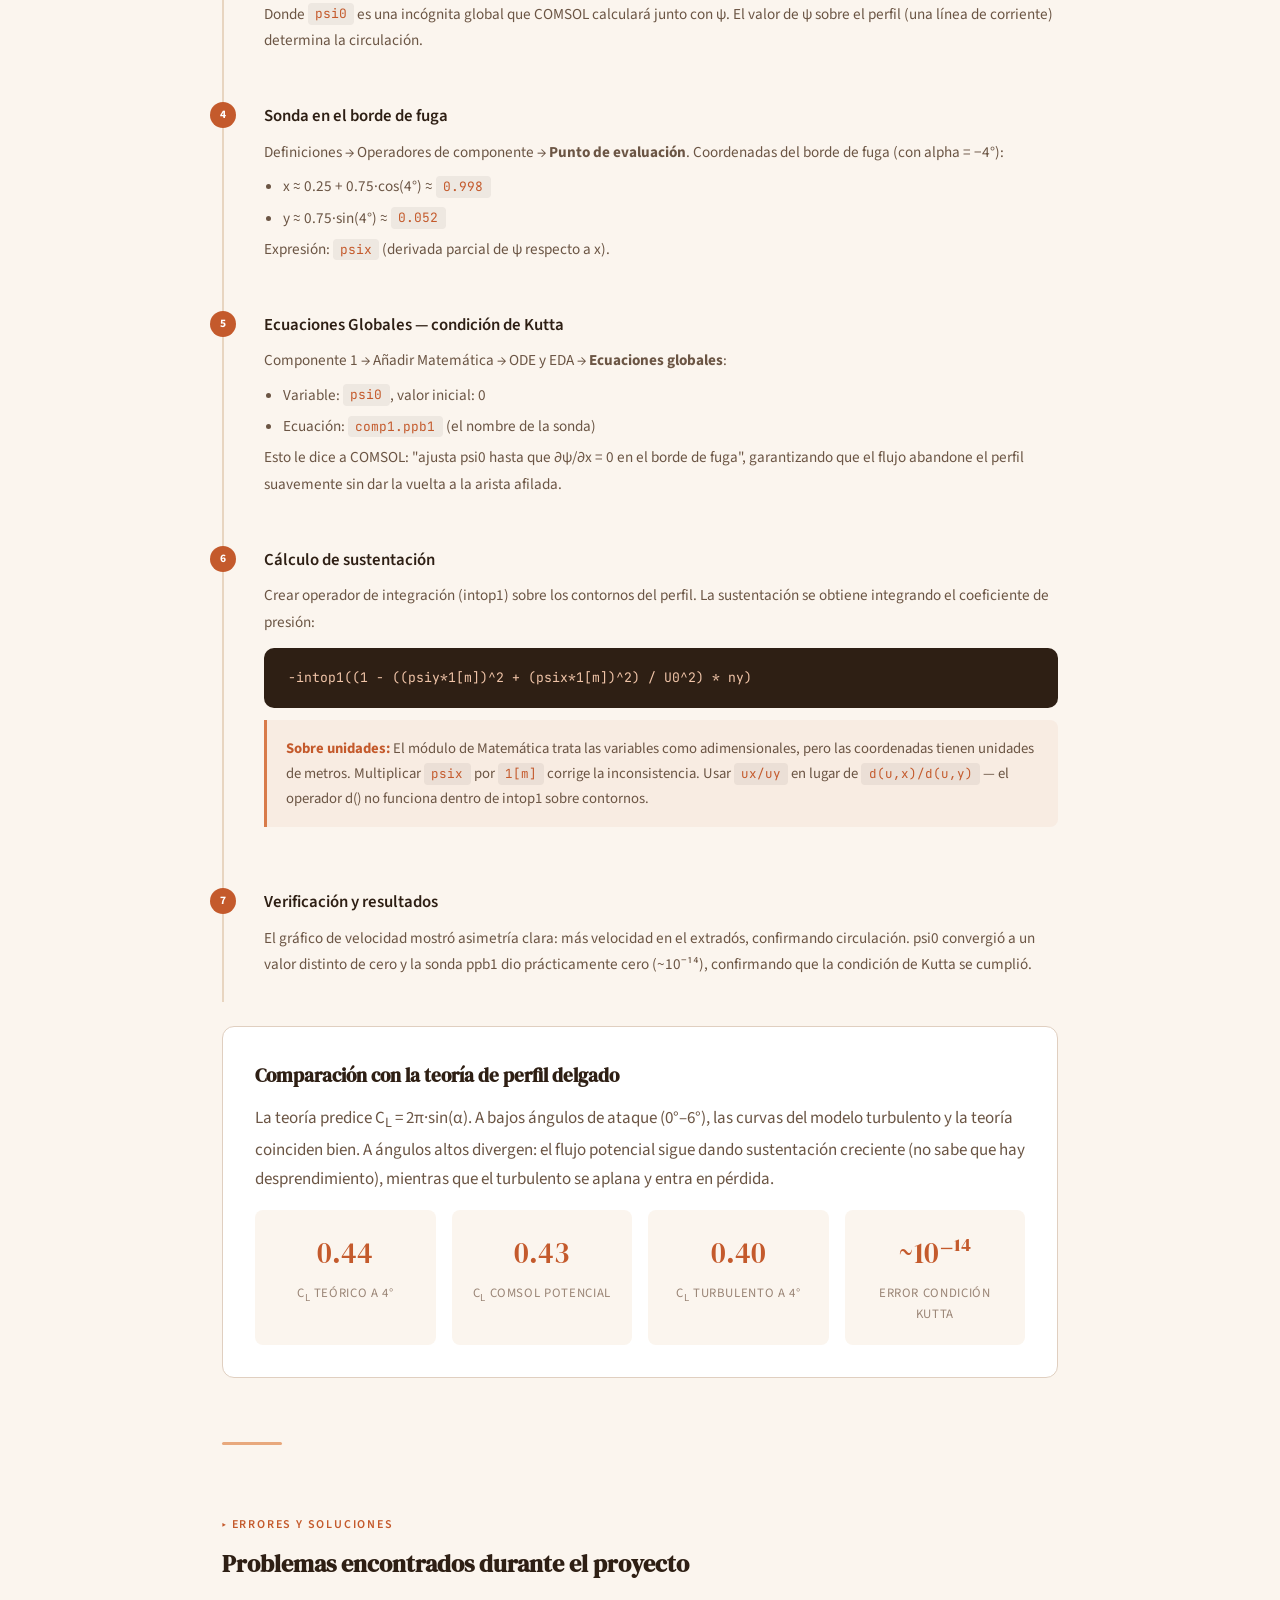
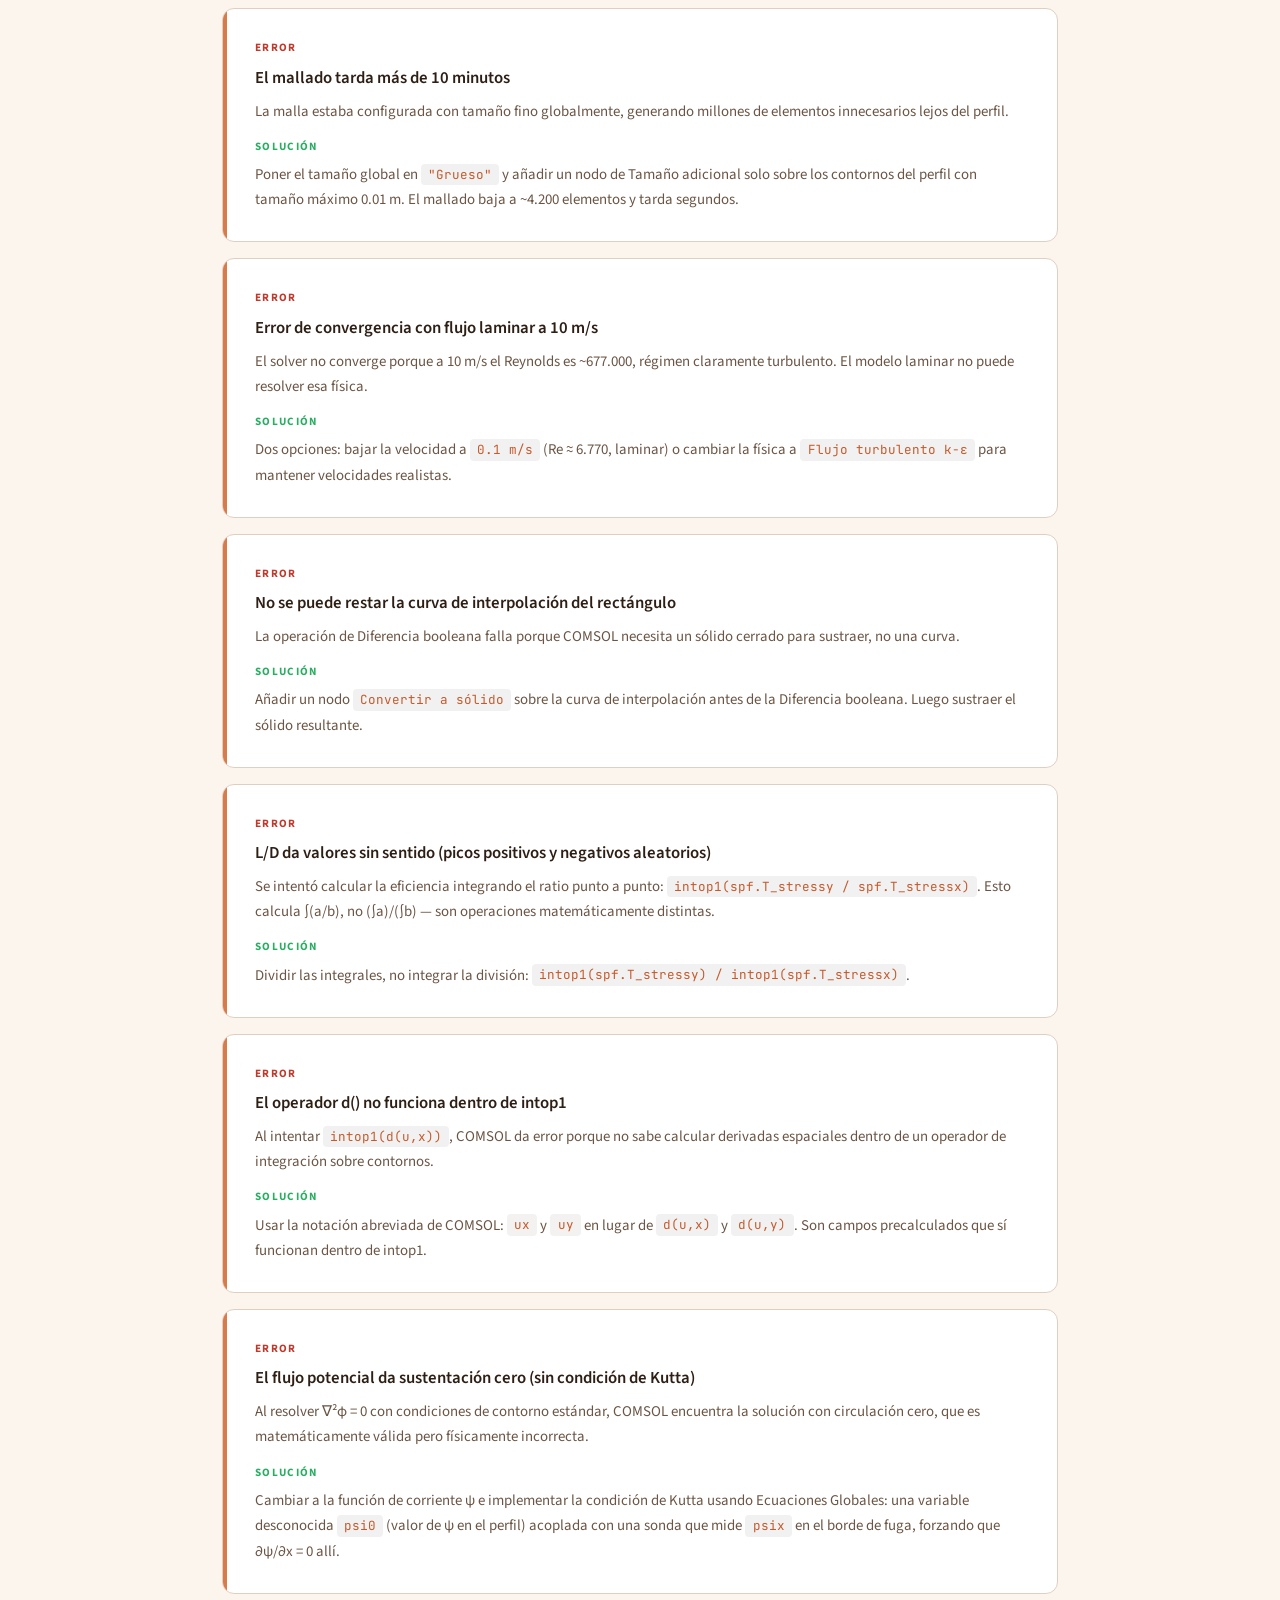
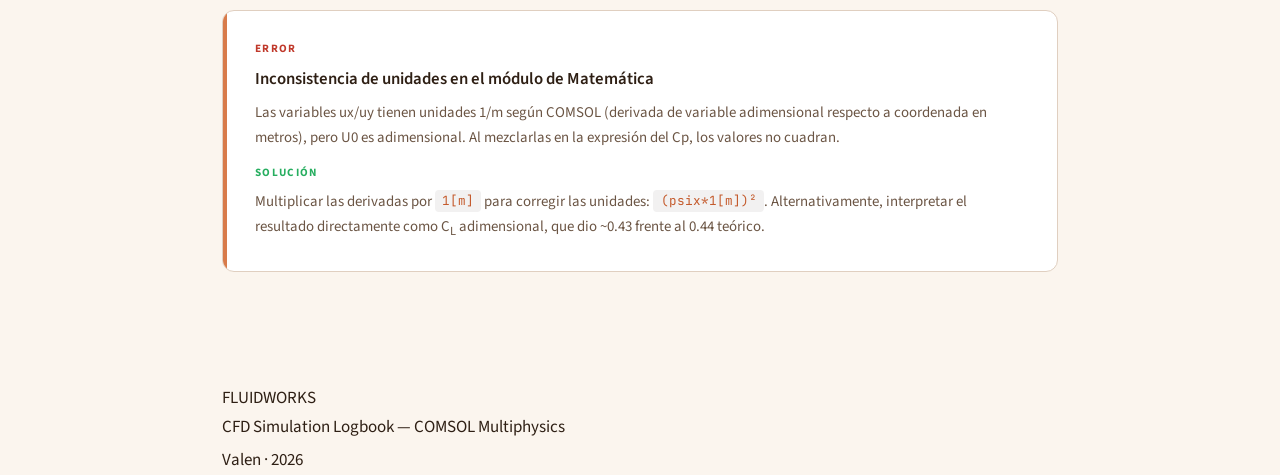
==== commit 207121cd: "Add files via upload" ====
--- a/project-airfoil.html
+++ b/project-airfoil.html
@@ -19,7 +19,7 @@
       <li><a href="project-airfoil.html" class="active">Perfil Alar</a></li>
       <li><a href="project-tube.html">Tubo Finito</a></li>
       <li><a href="project-flatplate.html">Placa Plana</a></li>
-      <li><a href="project-flatplate.html">Placa Plana</a></li>
+      <li><a href="project-tfg.html">TFG</a></li>
     </ul>
   </div>
 </nav>
